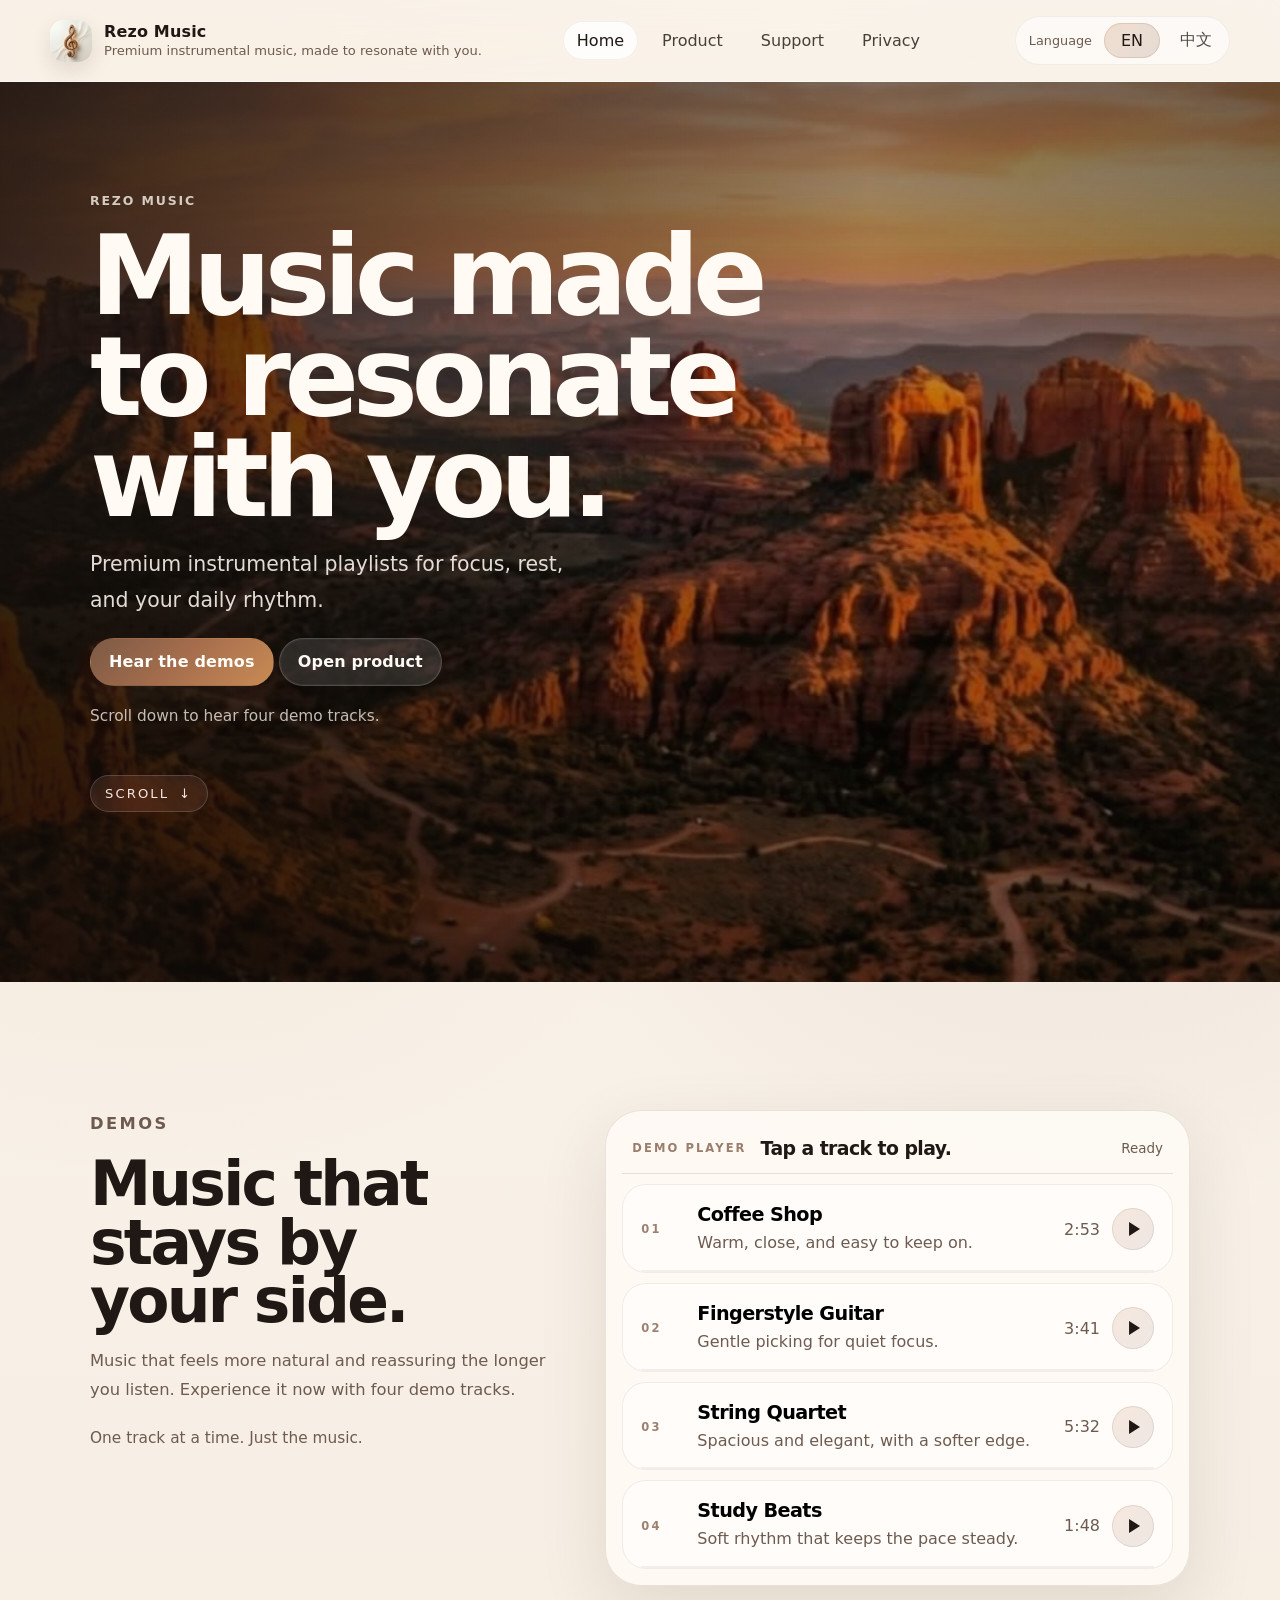
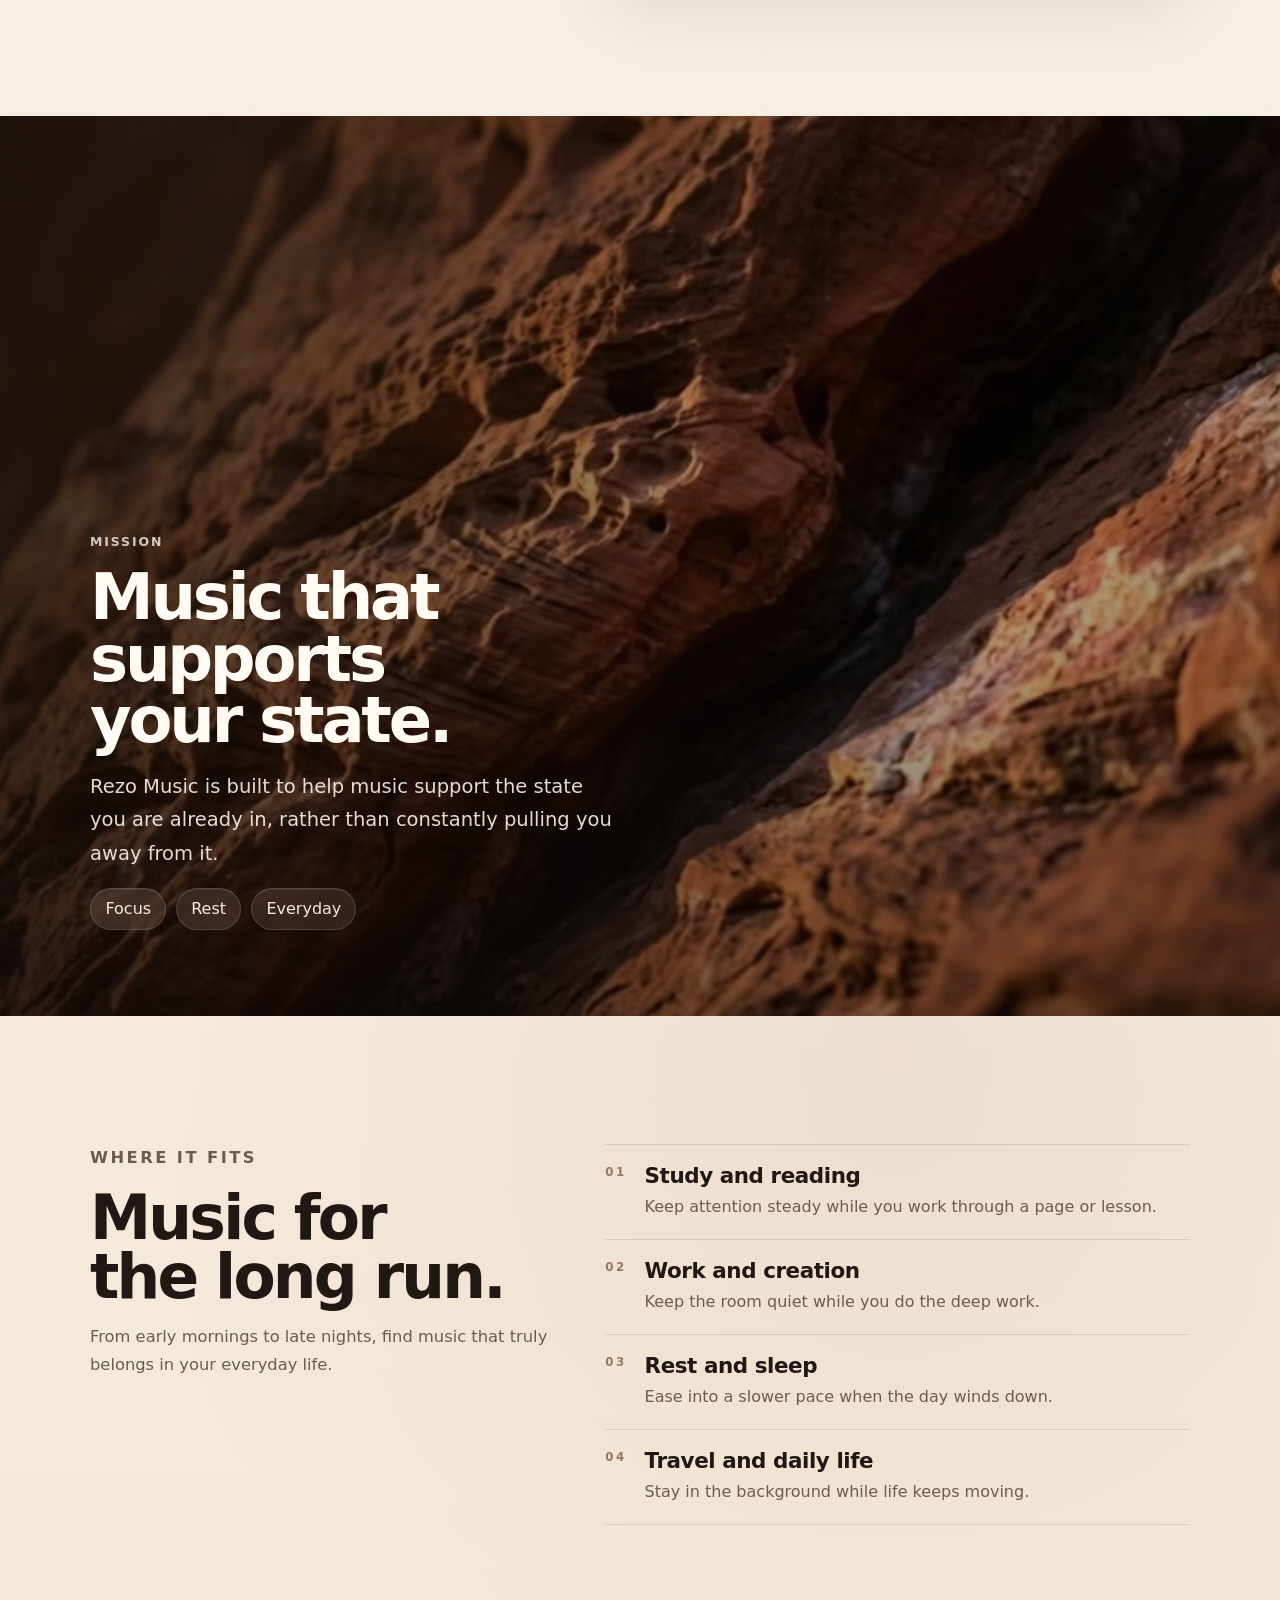
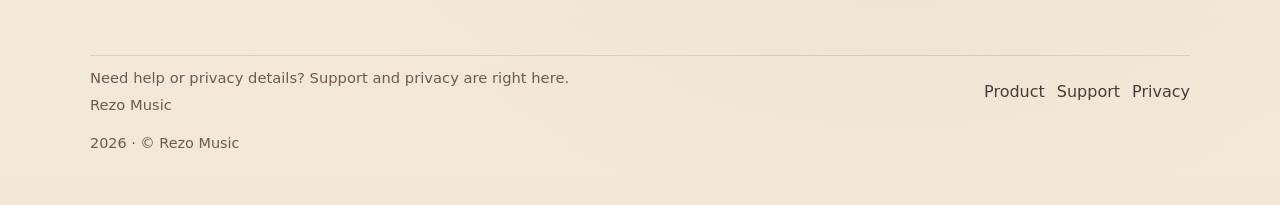
==== index.html @ c3b0bfb4 "add webpage" ====
<!DOCTYPE html>
<html lang="en">
<head>
  <meta charset="UTF-8">
  <meta name="viewport" content="width=device-width, initial-scale=1.0">
  <meta name="description" content="Rezo Music home page with immersive video-led sections and playable demo tracks.">
  <meta name="theme-color" content="#f6efe6">
  <title>Rezo Music</title>
  <link rel="icon" type="image/png" sizes="16x16" href="assets/favicon-16.png">
  <link rel="icon" type="image/png" sizes="32x32" href="assets/favicon-32.png">
  <link rel="apple-touch-icon" sizes="180x180" href="assets/apple-touch-icon.png">
  <link rel="stylesheet" href="assets/site.css">
  <script defer src="assets/site.js"></script>
</head>
<body data-page="index">
  <a class="skip-link" href="#content">Skip to content</a>

  <div class="site-shell">
    <header class="site-header">
      <div class="site-header__inner">
        <a class="brand" href="index.html" aria-label="Rezo Music home">
          <img class="brand__mark" src="assets/app-icon.png" alt="" aria-hidden="true">
          <span class="brand__text">
            <span class="brand__name" data-i18n-key="common.brand.name">Rezo Music</span>
            <span class="brand__sub" data-i18n-key="common.brand.subtitle">Premium instrumental music, made to resonate with you.</span>
          </span>
        </a>

        <nav class="site-nav" aria-label="Primary">
          <a class="site-nav__link" aria-current="page" href="index.html" data-i18n-key="common.nav.home">Home</a>
          <a class="site-nav__link" href="product.html" data-i18n-key="common.nav.product">Product</a>
          <a class="site-nav__link" href="support.html" data-i18n-key="common.nav.support">Support</a>
          <a class="site-nav__link" href="privacy.html" data-i18n-key="common.nav.privacy">Privacy</a>
        </nav>

        <div class="lang-toggle" role="group" aria-label="Language">
          <span class="lang-toggle__label" data-i18n-key="common.lang.label">Language</span>
          <button class="lang-toggle__button" type="button" data-lang-option="en" aria-pressed="true">EN</button>
          <button class="lang-toggle__button" type="button" data-lang-option="zh" aria-pressed="false">中文</button>
        </div>
      </div>
    </header>

    <main class="page home-page" id="content">
      <section class="home-hero">
        <div class="home-hero__media" aria-hidden="true">
          <video class="home-hero__video" autoplay muted playsinline loop preload="auto" poster="assets/video/home_first_screen_poster.jpg" data-home-video>
            <source src="assets/video/home_first_screen.mp4" type="video/mp4">
            <source src="assets/video/home_first_screen.mov" type="video/quicktime">
          </video>
          <div class="home-hero__scrim"></div>
        </div>

        <div class="home-hero__inner">
          <div class="home-hero__copy reveal">
            <p class="home-hero__eyebrow" data-i18n-key="pages.index.hero.eyebrow">Rezo Music</p>
            <h1 data-i18n-key="pages.index.hero.title">Music made to resonate with you.</h1>
            <p class="home-hero__body" data-i18n-key="pages.index.hero.body">Premium instrumental playlists for focus, rest, and your daily rhythm.</p>
            <div class="home-hero__actions">
              <a class="button button--primary" href="#demos"><span data-i18n-key="pages.index.hero.primary">Hear the demos</span></a>
              <a class="button button--secondary" href="product.html"><span data-i18n-key="pages.index.hero.secondary">Open product</span></a>
            </div>
            <p class="home-hero__hint" data-i18n-key="pages.index.hero.hint">Scroll down to hear four demo tracks.</p>
          </div>

          <a class="home-hero__scroll" href="#demos">
            <span data-i18n-key="pages.index.hero.scroll">Scroll</span>
            <span aria-hidden="true">↓</span>
          </a>
        </div>
      </section>

      <section class="section home-demos" id="demos">
        <div class="section__inner home-demos__inner">
          <div class="section-copy home-demos__copy reveal">
            <p class="eyebrow" data-i18n-key="pages.index.demos.eyebrow">Demos</p>
            <h2 data-i18n-key="pages.index.demos.title">Music that stays by your side.</h2>
            <p data-i18n-key="pages.index.demos.body">Music that feels more natural and reassuring the longer you listen. Experience it now with four demo tracks.</p>
            <p class="home-demos__note" data-i18n-key="pages.index.demos.note">One track at a time. Just the music.</p>
          </div>

          <div class="demo-player reveal" data-demo-player>
            <div class="demo-player__status" aria-live="polite">
              <span class="demo-player__status-label" data-demo-status-label>Demo player</span>
              <span class="demo-player__status-track" data-demo-status-track>Tap a track to play.</span>
              <span class="demo-player__status-state" data-demo-status-state>Ready</span>
            </div>
            <audio class="demo-player__audio" data-demo-audio preload="none"></audio>

            <button class="demo-track" type="button" data-demo-track data-demo-src="assets/music/coffee_shop.mp3" aria-pressed="false">
              <span class="demo-track__index">01</span>
              <span class="demo-track__copy">
                <strong class="demo-track__title" data-i18n-key="pages.index.demos.track1.title">Coffee Shop</strong>
                <span class="demo-track__body" data-i18n-key="pages.index.demos.track1.body">Warm, close, and easy to keep on.</span>
              </span>
              <span class="demo-track__meta">
                <span class="demo-track__duration">2:53</span>
                <span class="demo-track__icon" aria-hidden="true"></span>
              </span>
              <span class="demo-track__progress" aria-hidden="true"><span></span></span>
            </button>

            <button class="demo-track" type="button" data-demo-track data-demo-src="assets/music/fingerstyle_guitar.mp3" aria-pressed="false">
              <span class="demo-track__index">02</span>
              <span class="demo-track__copy">
                <strong class="demo-track__title" data-i18n-key="pages.index.demos.track2.title">Fingerstyle Guitar</strong>
                <span class="demo-track__body" data-i18n-key="pages.index.demos.track2.body">Gentle picking for quiet focus.</span>
              </span>
              <span class="demo-track__meta">
                <span class="demo-track__duration">3:41</span>
                <span class="demo-track__icon" aria-hidden="true"></span>
              </span>
              <span class="demo-track__progress" aria-hidden="true"><span></span></span>
            </button>

            <button class="demo-track" type="button" data-demo-track data-demo-src="assets/music/strings_quartet.mp3" aria-pressed="false">
              <span class="demo-track__index">03</span>
              <span class="demo-track__copy">
                <strong class="demo-track__title" data-i18n-key="pages.index.demos.track3.title">String Quartet</strong>
                <span class="demo-track__body" data-i18n-key="pages.index.demos.track3.body">Spacious and elegant, with a softer edge.</span>
              </span>
              <span class="demo-track__meta">
                <span class="demo-track__duration">5:32</span>
                <span class="demo-track__icon" aria-hidden="true"></span>
              </span>
              <span class="demo-track__progress" aria-hidden="true"><span></span></span>
            </button>

            <button class="demo-track" type="button" data-demo-track data-demo-src="assets/music/study_beats.mp3" aria-pressed="false">
              <span class="demo-track__index">04</span>
              <span class="demo-track__copy">
                <strong class="demo-track__title" data-i18n-key="pages.index.demos.track4.title">Study Beats</strong>
                <span class="demo-track__body" data-i18n-key="pages.index.demos.track4.body">Soft rhythm that keeps the pace steady.</span>
              </span>
              <span class="demo-track__meta">
                <span class="demo-track__duration">1:48</span>
                <span class="demo-track__icon" aria-hidden="true"></span>
              </span>
              <span class="demo-track__progress" aria-hidden="true"><span></span></span>
            </button>
          </div>
        </div>
      </section>

      <section class="home-mission" id="mission">
        <div class="home-mission__media" aria-hidden="true">
          <video class="home-mission__video" autoplay muted playsinline loop preload="metadata" poster="assets/video/home_second_screen_poster.jpg" data-home-video>
            <source src="assets/video/home_second_screen.mp4" type="video/mp4">
            <source src="assets/video/home_second_screen.mov" type="video/quicktime">
          </video>
          <div class="home-mission__scrim"></div>
        </div>

        <div class="home-mission__inner">
          <div class="home-mission__copy reveal">
            <p class="eyebrow" data-i18n-key="pages.index.mission.eyebrow">Mission</p>
            <h2 data-i18n-key="pages.index.mission.title">Music that supports your state.</h2>
            <p class="home-mission__body" data-i18n-key="pages.index.mission.body">Rezo Music is built to help music support the state you are already in, rather than constantly pulling you away from it.</p>
            <div class="home-mission__tags" aria-label="Mission keywords">
              <span class="home-mission__tag" data-i18n-key="pages.index.mission.tag1">Focus</span>
              <span class="home-mission__tag" data-i18n-key="pages.index.mission.tag2">Rest</span>
              <span class="home-mission__tag" data-i18n-key="pages.index.mission.tag3">Everyday</span>
            </div>
          </div>
        </div>
      </section>

      <section class="section home-fit" id="fits">
        <div class="section__inner home-fit__inner">
          <div class="section-copy home-fit__copy reveal">
            <p class="eyebrow" data-i18n-key="pages.index.fit.eyebrow">Where it fits</p>
            <h2 data-i18n-key="pages.index.fit.title">Music for the long run.</h2>
            <p data-i18n-key="pages.index.fit.body">From early mornings to late nights, find music that truly belongs in your everyday life.</p>
          </div>

          <div class="fit-list reveal">
            <div class="fit-row">
              <span class="fit-row__index">01</span>
              <div class="fit-row__copy">
                <strong class="fit-row__title" data-i18n-key="pages.index.fit.point1.title">Study and reading</strong>
                <span class="fit-row__body" data-i18n-key="pages.index.fit.point1.body">Keep attention steady while you work through a page or lesson.</span>
              </div>
            </div>

            <div class="fit-row">
              <span class="fit-row__index">02</span>
              <div class="fit-row__copy">
                <strong class="fit-row__title" data-i18n-key="pages.index.fit.point2.title">Work and creation</strong>
                <span class="fit-row__body" data-i18n-key="pages.index.fit.point2.body">Keep the room quiet while you do the deep work.</span>
              </div>
            </div>

            <div class="fit-row">
              <span class="fit-row__index">03</span>
              <div class="fit-row__copy">
                <strong class="fit-row__title" data-i18n-key="pages.index.fit.point3.title">Rest and sleep</strong>
                <span class="fit-row__body" data-i18n-key="pages.index.fit.point3.body">Ease into a slower pace when the day winds down.</span>
              </div>
            </div>

            <div class="fit-row">
              <span class="fit-row__index">04</span>
              <div class="fit-row__copy">
                <strong class="fit-row__title" data-i18n-key="pages.index.fit.point4.title">Travel and daily life</strong>
                <span class="fit-row__body" data-i18n-key="pages.index.fit.point4.body">Stay in the background while life keeps moving.</span>
              </div>
            </div>
          </div>
        </div>
      </section>
    </main>

    <footer class="footer">
        <div class="footer__inner">
          <div class="footer__top">
            <div class="footer__meta">
            <span data-i18n-key="common.footer.cta">Need help or privacy details? Support and privacy are right here.</span>
            <span data-i18n-key="common.brand.name">Rezo Music</span>
          </div>
          <div class="footer__actions">
            <a class="footer__link" href="product.html" data-i18n-key="common.nav.product">Product</a>
            <a class="footer__link" href="support.html" data-i18n-key="common.nav.support">Support</a>
            <a class="footer__link" href="privacy.html" data-i18n-key="common.nav.privacy">Privacy</a>
          </div>
        </div>
        <div class="footer__right">
          <span data-current-year>2026</span>
          <span aria-hidden="true">·</span>
          <span data-i18n-key="common.footer.rights">© Rezo Music</span>
        </div>
      </div>
    </footer>
  </div>
</body>
</html>
---- assets/site.css ----
:root {
  --bg: #f6efe6;
  --bg-soft: rgba(255, 248, 240, 0.72);
  --panel: rgba(255, 252, 247, 0.74);
  --panel-strong: rgba(255, 252, 247, 0.92);
  --text: #1f1814;
  --muted: #6e5b4f;
  --line: rgba(108, 82, 62, 0.16);
  --line-strong: rgba(108, 82, 62, 0.24);
  --walnut: #7a5641;
  --cedar: #9c6750;
  --amber: #c98b54;
  --cream: #fff7ed;
  --shadow: 0 24px 70px rgba(58, 34, 18, 0.11);
  --shadow-soft: 0 14px 38px rgba(58, 34, 18, 0.08);
  --radius-xl: 36px;
  --radius-lg: 28px;
  --radius-md: 20px;
  --radius-sm: 14px;
  --page-width: min(1180px, calc(100% - 40px));
  --content-width: min(1100px, calc(100% - 40px));
  --section-gap: clamp(72px, 10vw, 132px);
  --ease-out: cubic-bezier(0.2, 0.8, 0.2, 1);
}

*,
*::before,
*::after {
  box-sizing: border-box;
}

html {
  scroll-behavior: smooth;
  text-size-adjust: 100%;
}

body {
  margin: 0;
  min-height: 100vh;
  color: var(--text);
  font-family: -apple-system, BlinkMacSystemFont, "SF Pro Text", "Segoe UI", system-ui, sans-serif;
  background:
    radial-gradient(circle at 12% 12%, rgba(201, 139, 84, 0.18), transparent 24%),
    radial-gradient(circle at 84% 16%, rgba(122, 86, 65, 0.14), transparent 22%),
    radial-gradient(circle at 70% 78%, rgba(165, 112, 83, 0.10), transparent 28%),
    linear-gradient(180deg, #fbf7f1 0%, #f7efe5 42%, #f3e8d8 100%);
  overflow-x: hidden;
}

body::before {
  content: "";
  position: fixed;
  inset: 0;
  pointer-events: none;
  background-image:
    linear-gradient(rgba(255, 255, 255, 0.16), rgba(255, 255, 255, 0.02)),
    radial-gradient(circle at 1px 1px, rgba(61, 38, 24, 0.045) 1px, transparent 0);
  background-size: auto, 18px 18px;
  mix-blend-mode: soft-light;
  opacity: 0.7;
  z-index: 0;
}

img,
svg,
video,
canvas {
  display: block;
  max-width: 100%;
}

a {
  color: inherit;
  text-decoration: none;
}

button,
input,
textarea,
select {
  font: inherit;
}

button {
  border: 0;
  background: none;
  padding: 0;
  cursor: pointer;
}

::selection {
  background: rgba(201, 139, 84, 0.26);
}

.skip-link {
  position: absolute;
  left: 16px;
  top: 12px;
  z-index: 100;
  padding: 10px 14px;
  border-radius: 999px;
  background: var(--text);
  color: var(--cream);
  transform: translateY(-150%);
  transition: transform 160ms var(--ease-out);
}

.skip-link:focus {
  transform: translateY(0);
}

.site-shell {
  position: relative;
  z-index: 1;
}

.site-header {
  position: sticky;
  top: 0;
  z-index: 40;
  backdrop-filter: blur(18px) saturate(180%);
  -webkit-backdrop-filter: blur(18px) saturate(180%);
  background: rgba(248, 242, 234, 0.74);
  border-bottom: 1px solid rgba(255, 255, 255, 0.5);
}

.site-header__inner {
  width: var(--page-width);
  margin: 0 auto;
  display: grid;
  grid-template-columns: auto 1fr auto;
  align-items: center;
  gap: 20px;
  min-height: 80px;
  padding: 16px 0;
}

.brand {
  display: inline-flex;
  align-items: center;
  gap: 12px;
  min-width: 0;
}

.brand__mark {
  width: 42px;
  height: 42px;
  flex: 0 0 auto;
  border-radius: 14px;
  box-shadow: 0 8px 20px rgba(58, 34, 18, 0.12);
}

.brand__text {
  display: grid;
  gap: 2px;
  min-width: 0;
}

.brand__name {
  font-size: 1rem;
  font-weight: 700;
  letter-spacing: 0.01em;
}

.brand__sub {
  font-size: 0.82rem;
  color: var(--muted);
  white-space: nowrap;
  overflow-wrap: anywhere;
  line-height: 1.2;
}

.site-nav {
  display: flex;
  align-items: center;
  justify-content: center;
  flex-wrap: wrap;
  gap: 10px;
}

.site-nav__link {
  padding: 10px 14px;
  border-radius: 999px;
  color: rgba(31, 24, 20, 0.82);
  transition: background-color 160ms var(--ease-out), color 160ms var(--ease-out), transform 160ms var(--ease-out);
}

.site-nav__link:hover,
.site-nav__link:focus-visible {
  background: rgba(255, 255, 255, 0.66);
  color: var(--text);
  transform: translateY(-1px);
}

.site-nav__link[aria-current="page"] {
  background: rgba(255, 255, 255, 0.78);
  color: var(--text);
  box-shadow: inset 0 0 0 1px rgba(108, 82, 62, 0.08);
}

.lang-toggle {
  display: inline-flex;
  align-items: center;
  gap: 8px;
  padding: 6px;
  border-radius: 999px;
  background: rgba(255, 255, 255, 0.56);
  box-shadow: inset 0 0 0 1px rgba(108, 82, 62, 0.08);
}

.lang-toggle__label {
  padding-inline: 8px 4px;
  font-size: 0.8rem;
  color: var(--muted);
  white-space: nowrap;
}

.lang-toggle__button {
  min-width: 56px;
  padding: 8px 12px;
  border-radius: 999px;
  color: rgba(31, 24, 20, 0.78);
  transition: background-color 160ms var(--ease-out), color 160ms var(--ease-out), box-shadow 160ms var(--ease-out);
}

.lang-toggle__button:hover,
.lang-toggle__button:focus-visible {
  color: var(--text);
}

.lang-toggle__button[aria-pressed="true"] {
  background: linear-gradient(135deg, rgba(201, 139, 84, 0.24), rgba(122, 86, 65, 0.18));
  color: var(--text);
  box-shadow: inset 0 0 0 1px rgba(122, 86, 65, 0.16);
}

.page {
  display: grid;
  gap: var(--section-gap);
  padding-bottom: clamp(48px, 8vw, 96px);
}

.hero {
  padding-top: clamp(24px, 4vw, 36px);
}

.hero__inner,
.section__inner,
.footer__inner {
  width: var(--content-width);
  margin: 0 auto;
}

.hero__inner {
  display: grid;
  grid-template-columns: minmax(0, 1.02fr) minmax(0, 0.98fr);
  gap: clamp(26px, 6vw, 72px);
  align-items: center;
  min-height: calc(100svh - 116px);
  padding-bottom: clamp(36px, 6vw, 64px);
}

.hero__copy {
  position: relative;
  z-index: 2;
  display: grid;
  gap: 18px;
  align-content: center;
}

.eyebrow {
  margin: 0;
  font-size: 0.78rem;
  font-weight: 700;
  letter-spacing: 0.15em;
  text-transform: uppercase;
  color: rgba(122, 86, 65, 0.82);
}

.hero h1,
.section h2,
.section h3,
.scene__title,
.scene__label {
  margin: 0;
  text-wrap: balance;
}

.hero h1 {
  max-width: 25ch;
  font-size: clamp(3.6rem, 8vw, 6.4rem);
  line-height: 0.94;
  letter-spacing: -0.05em;
}

.lede {
  max-width: 36rem;
  margin: 0;
  font-size: clamp(1.08rem, 2vw, 1.25rem);
  line-height: 1.75;
  color: var(--muted);
}

.hero__actions,
.section__actions,
.footer__actions {
  display: flex;
  flex-wrap: wrap;
  gap: 12px;
}

.button {
  display: inline-flex;
  align-items: center;
  justify-content: center;
  min-height: 48px;
  padding: 0 18px;
  border-radius: 999px;
  border: 1px solid transparent;
  font-weight: 650;
  letter-spacing: 0.01em;
  transition: transform 160ms var(--ease-out), box-shadow 160ms var(--ease-out), background-color 160ms var(--ease-out), border-color 160ms var(--ease-out);
}

.button:hover,
.button:focus-visible {
  transform: translateY(-1px);
}

.button--primary {
  color: #fffdf9;
  background: linear-gradient(135deg, #7c5a45 0%, #a56d4d 48%, #c98b54 100%);
  box-shadow: 0 16px 34px rgba(104, 69, 44, 0.22);
}

.button--secondary {
  background: rgba(255, 255, 255, 0.62);
  color: var(--text);
  box-shadow: inset 0 0 0 1px rgba(108, 82, 62, 0.12);
}

.hero__note,
.section-note,
.footer__note {
  margin: 0;
  color: var(--muted);
  font-size: 0.95rem;
  line-height: 1.6;
}

body[data-page="index"] .page {
  gap: 0;
  padding-bottom: 0;
}

body[data-page="index"] .home-hero,
body[data-page="index"] .home-mission {
  position: relative;
  left: 50%;
  width: 100vw;
  margin-left: -50vw;
  overflow: clip;
}

body[data-page="index"] .home-hero {
  min-height: 100svh;
  isolation: isolate;
}

body[data-page="index"] .home-hero__media,
body[data-page="index"] .home-mission__media {
  position: absolute;
  inset: 0;
  pointer-events: none;
}

body[data-page="index"] .home-hero__video,
body[data-page="index"] .home-mission__video {
  width: 100%;
  height: 100%;
  object-fit: cover;
  object-position: center center;
  transform: scale(1.04) translate3d(0, calc(var(--scroll-depth, 0) * -16px), 0);
  filter: saturate(1.05) contrast(1.02);
}

body[data-page="index"] .home-mission__video {
  transform: scale(1.06) translate3d(0, calc(var(--scroll-depth, 0) * -10px), 0);
}

body[data-page="index"] .home-hero__scrim {
  position: absolute;
  inset: 0;
  pointer-events: none;
  background:
    radial-gradient(circle at 18% 78%, rgba(14, 10, 7, 0.46), transparent 34%),
    linear-gradient(90deg, rgba(18, 13, 9, 0.78) 0%, rgba(18, 13, 9, 0.46) 34%, rgba(18, 13, 9, 0.16) 68%, rgba(18, 13, 9, 0.32) 100%),
    linear-gradient(180deg, rgba(18, 13, 9, 0.42) 0%, rgba(18, 13, 9, 0.08) 36%, rgba(18, 13, 9, 0.34) 100%);
}

body[data-page="index"] .home-mission__scrim {
  position: absolute;
  inset: 0;
  pointer-events: none;
  background:
    radial-gradient(circle at 18% 24%, rgba(16, 11, 8, 0.28), transparent 36%),
    linear-gradient(90deg, rgba(16, 11, 8, 0.72) 0%, rgba(16, 11, 8, 0.34) 42%, rgba(16, 11, 8, 0.14) 78%, rgba(16, 11, 8, 0.3) 100%),
    linear-gradient(180deg, rgba(16, 11, 8, 0.34) 0%, rgba(16, 11, 8, 0.08) 30%, rgba(16, 11, 8, 0.42) 100%);
}

body[data-page="index"] .home-hero__inner,
body[data-page="index"] .home-mission__inner {
  position: relative;
  z-index: 1;
  width: var(--content-width);
  margin: 0 auto;
  min-height: calc(100svh - 84px);
  display: grid;
  align-items: end;
  padding: clamp(30px, 5vw, 64px) 0 clamp(36px, 7vw, 86px);
}

body[data-page="index"] .home-hero__copy,
body[data-page="index"] .home-mission__copy {
  display: grid;
  gap: 18px;
  max-width: 45rem;
}

body[data-page="index"] .home-hero__eyebrow,
body[data-page="index"] .home-mission .eyebrow {
  margin: 0;
  font-size: 0.78rem;
  font-weight: 700;
  letter-spacing: 0.15em;
  text-transform: uppercase;
  color: rgba(255, 248, 240, 0.78);
}

body[data-page="index"] .home-hero h1 {
  margin: 0;
  max-width: 10ch;
  font-size: clamp(3.6rem, 8.6vw, 7rem);
  line-height: 0.92;
  letter-spacing: -0.06em;
  color: #fffaf4;
  text-wrap: balance;
}

body[data-page="index"] .home-hero__body {
  max-width: 31rem;
  margin: 0;
  color: rgba(255, 248, 240, 0.88);
  font-size: clamp(1.08rem, 2vw, 1.28rem);
  line-height: 1.72;
}

body[data-page="index"] .home-hero__actions {
  margin-top: 2px;
}

body[data-page="index"] .home-hero__hint {
  max-width: 28rem;
  margin: 0;
  color: rgba(255, 248, 240, 0.74);
  font-size: 0.96rem;
  line-height: 1.6;
}

body[data-page="index"] .home-hero__scroll {
  justify-self: start;
  display: inline-flex;
  align-items: center;
  gap: 10px;
  padding: 10px 14px;
  border-radius: 999px;
  background: rgba(255, 255, 255, 0.08);
  border: 1px solid rgba(255, 255, 255, 0.16);
  color: rgba(255, 248, 240, 0.92);
  backdrop-filter: blur(12px) saturate(180%);
  -webkit-backdrop-filter: blur(12px) saturate(180%);
  font-size: 0.82rem;
  letter-spacing: 0.16em;
  text-transform: uppercase;
}

body[data-page="index"] .home-hero__scroll:hover,
body[data-page="index"] .home-hero__scroll:focus-visible {
  transform: translateY(-1px);
}

body[data-page="index"] .home-hero .button--secondary {
  background: rgba(255, 255, 255, 0.12);
  color: #fffaf4;
  border-color: rgba(255, 255, 255, 0.16);
  box-shadow: inset 0 0 0 1px rgba(255, 255, 255, 0.04);
}

body[data-page="index"] .home-hero .button--secondary:hover,
body[data-page="index"] .home-hero .button--secondary:focus-visible {
  background: rgba(255, 255, 255, 0.18);
}

body[data-page="index"] .home-demos,
body[data-page="index"] .home-fit {
  padding-block: clamp(76px, 10vw, 132px);
}

body[data-page="index"] .home-demos__inner,
body[data-page="index"] .home-fit__inner {
  display: grid;
  grid-template-columns: minmax(0, 0.88fr) minmax(0, 1.12fr);
  gap: clamp(22px, 5vw, 56px);
  align-items: start;
}

body[data-page="index"] .home-demos__copy,
body[data-page="index"] .home-fit__copy {
  position: sticky;
  top: 108px;
  align-self: start;
  max-width: 32rem;
}

body[data-page="index"] .home-demos__copy h2,
body[data-page="index"] .home-fit__copy h2 {
  font-size: clamp(2.3rem, 4.8vw, 4.4rem);
  line-height: 0.96;
  letter-spacing: -0.045em;
}

body[data-page="index"] .home-demos__note {
  margin: 4px 0 0;
  color: var(--muted);
  font-size: 0.96rem;
}

body[data-page="index"] .demo-player {
  position: relative;
  display: grid;
  gap: 10px;
  padding: 16px;
  border-radius: var(--radius-xl);
  border: 1px solid rgba(108, 82, 62, 0.14);
  background: rgba(255, 252, 247, 0.8);
  box-shadow: var(--shadow);
}

body[data-page="index"] .demo-player__status {
  display: grid;
  grid-template-columns: auto minmax(0, 1fr) auto;
  gap: 14px;
  align-items: center;
  padding: 10px 10px 14px;
  border-bottom: 1px solid var(--line);
}

body[data-page="index"] .demo-player__status-label {
  font-size: 0.72rem;
  font-weight: 700;
  letter-spacing: 0.18em;
  text-transform: uppercase;
  color: rgba(122, 86, 65, 0.76);
}

body[data-page="index"] .demo-player__status-track {
  min-width: 0;
  font-size: clamp(1rem, 1.8vw, 1.18rem);
  font-weight: 700;
  letter-spacing: -0.03em;
}

body[data-page="index"] .demo-player__status-state {
  font-size: 0.84rem;
  color: var(--muted);
  white-space: nowrap;
}

body[data-page="index"] .demo-player__audio {
  position: absolute;
  width: 1px;
  height: 1px;
  opacity: 0;
  pointer-events: none;
}

body[data-page="index"] .demo-track {
  position: relative;
  display: grid;
  grid-template-columns: 40px minmax(0, 1fr) auto;
  gap: 14px 16px;
  align-items: center;
  width: 100%;
  padding: 18px 18px 16px;
  border-radius: 24px;
  text-align: left;
  background: rgba(255, 255, 255, 0.6);
  border: 1px solid rgba(108, 82, 62, 0.1);
  box-shadow: inset 0 1px 0 rgba(255, 255, 255, 0.44);
  overflow: clip;
  transition:
    transform 160ms var(--ease-out),
    border-color 160ms var(--ease-out),
    background-color 160ms var(--ease-out),
    box-shadow 160ms var(--ease-out);
}

body[data-page="index"] .demo-track::before {
  content: "";
  position: absolute;
  inset: 0;
  background: linear-gradient(135deg, rgba(201, 139, 84, 0.14), rgba(122, 86, 65, 0.04));
  opacity: 0;
  transition: opacity 160ms var(--ease-out);
  pointer-events: none;
}

body[data-page="index"] .demo-track:hover,
body[data-page="index"] .demo-track:focus-visible {
  transform: translateY(-1px);
  border-color: rgba(122, 86, 65, 0.18);
  box-shadow: 0 16px 30px rgba(58, 34, 18, 0.08);
}

body[data-page="index"] .demo-track:hover::before,
body[data-page="index"] .demo-track:focus-visible::before,
body[data-page="index"] .demo-track[aria-pressed="true"]::before {
  opacity: 1;
}

body[data-page="index"] .demo-track[aria-pressed="true"] {
  background: rgba(255, 252, 247, 0.82);
  border-color: rgba(122, 86, 65, 0.18);
}

body[data-page="index"] .demo-track__index {
  font-size: 0.72rem;
  font-weight: 700;
  letter-spacing: 0.18em;
  color: rgba(122, 86, 65, 0.74);
}

body[data-page="index"] .demo-track__copy {
  display: grid;
  gap: 5px;
  min-width: 0;
}

body[data-page="index"] .demo-track__title {
  font-size: clamp(1.02rem, 2vw, 1.2rem);
  letter-spacing: -0.03em;
}

body[data-page="index"] .demo-track__body {
  color: var(--muted);
  line-height: 1.55;
}

body[data-page="index"] .demo-track__meta {
  display: flex;
  align-items: center;
  gap: 12px;
}

body[data-page="index"] .demo-track__duration {
  color: var(--muted);
  font-variant-numeric: tabular-nums;
}

body[data-page="index"] .demo-track__icon {
  position: relative;
  width: 42px;
  height: 42px;
  border-radius: 999px;
  background: linear-gradient(135deg, rgba(201, 139, 84, 0.18), rgba(122, 86, 65, 0.12));
  box-shadow: inset 0 0 0 1px rgba(122, 86, 65, 0.14);
}

body[data-page="index"] .demo-track__icon::before {
  content: "";
  position: absolute;
  inset: 50% auto auto 50%;
  width: 0;
  height: 0;
  transform: translate(-36%, -50%);
  border-left: 11px solid var(--text);
  border-top: 7px solid transparent;
  border-bottom: 7px solid transparent;
}

body[data-page="index"] .demo-track[aria-pressed="true"] .demo-track__icon {
  background: linear-gradient(135deg, rgba(122, 86, 65, 0.82), rgba(201, 139, 84, 0.74));
  box-shadow: 0 10px 22px rgba(58, 34, 18, 0.14);
}

body[data-page="index"] .demo-track[aria-pressed="true"] .demo-track__icon::before {
  border-left-color: #fffaf4;
}

body[data-page="index"] .demo-track.is-playing .demo-track__icon::before {
  content: "";
  position: absolute;
  inset: 50% auto auto 50%;
  width: 14px;
  height: 14px;
  transform: translate(-50%, -50%);
  border: none;
  background: none;
  border-left: 4px solid #fffaf4;
  border-right: 4px solid #fffaf4;
}

body[data-page="index"] .demo-track__progress {
  position: absolute;
  left: 18px;
  right: 18px;
  bottom: 0;
  height: 2px;
  border-radius: 999px;
  background: rgba(108, 82, 62, 0.08);
  overflow: hidden;
}

body[data-page="index"] .demo-track__progress span {
  display: block;
  width: 0;
  height: 100%;
  border-radius: inherit;
  background: linear-gradient(90deg, rgba(122, 86, 65, 0.92), rgba(201, 139, 84, 0.96));
  transition: width 120ms linear;
}

body[data-page="index"] .home-mission__inner {
  min-height: 100svh;
}

body[data-page="index"] .home-mission__copy {
  max-width: 44rem;
  color: #fffaf4;
}

body[data-page="index"] .home-mission__copy h2 {
  margin: 0;
  max-width: 10ch;
  font-size: clamp(2.5rem, 5vw, 4.8rem);
  line-height: 0.96;
  letter-spacing: -0.05em;
  color: #fffaf4;
  text-wrap: balance;
}

body[data-page="index"] .home-mission__body {
  margin: 0;
  max-width: 33rem;
  color: rgba(255, 248, 240, 0.88);
  font-size: clamp(1.02rem, 1.9vw, 1.22rem);
  line-height: 1.72;
}

body[data-page="index"] .home-mission__tags {
  display: flex;
  flex-wrap: wrap;
  gap: 10px;
}

body[data-page="index"] .home-mission__tag {
  display: inline-flex;
  align-items: center;
  min-height: 42px;
  padding: 0 14px;
  border-radius: 999px;
  background: rgba(255, 255, 255, 0.1);
  border: 1px solid rgba(255, 255, 255, 0.14);
  color: rgba(255, 248, 240, 0.94);
  box-shadow: inset 0 1px 0 rgba(255, 255, 255, 0.08);
  backdrop-filter: blur(12px) saturate(160%);
  -webkit-backdrop-filter: blur(12px) saturate(160%);
}

body[data-page="index"] .home-fit__copy {
  max-width: 34rem;
}

body[data-page="index"] .fit-list {
  display: grid;
  border-top: 1px solid var(--line);
}

body[data-page="index"] .fit-row {
  display: grid;
  grid-template-columns: auto minmax(0, 1fr);
  gap: 14px 18px;
  padding: 18px 0;
  border-bottom: 1px solid var(--line);
}

body[data-page="index"] .fit-row__index {
  margin-top: 2px;
  font-size: 0.74rem;
  font-weight: 700;
  letter-spacing: 0.2em;
  color: rgba(122, 86, 65, 0.76);
}

body[data-page="index"] .fit-row__copy {
  display: grid;
  gap: 6px;
}

body[data-page="index"] .fit-row__title {
  font-size: clamp(1.08rem, 2.1vw, 1.34rem);
  font-weight: 720;
  letter-spacing: -0.02em;
}

body[data-page="index"] .fit-row__body {
  color: var(--muted);
  line-height: 1.68;
}

.privacy-summary-list {
  display: grid;
  gap: 10px;
  margin: 6px 0 0;
  padding: 0;
  list-style: none;
}

.privacy-summary-list li {
  position: relative;
  padding-left: 18px;
  color: var(--muted);
  line-height: 1.7;
}

.privacy-summary-list li::before {
  content: "";
  position: absolute;
  left: 0;
  top: 0.84em;
  width: 6px;
  height: 6px;
  border-radius: 999px;
  background: linear-gradient(135deg, rgba(201, 139, 84, 0.96), rgba(122, 86, 65, 0.76));
  box-shadow: 0 0 0 4px rgba(201, 139, 84, 0.12);
}

.support-contact {
  display: grid;
  gap: 8px;
  max-width: 42rem;
  margin-top: 4px;
  padding-top: 18px;
  border-top: 1px solid var(--line);
}

.support-contact__label {
  margin: 0;
  font-size: 0.78rem;
  font-weight: 700;
  letter-spacing: 0.15em;
  text-transform: uppercase;
  color: rgba(122, 86, 65, 0.82);
}

.support-contact__email {
  width: fit-content;
  max-width: 100%;
  color: var(--text);
  font-size: clamp(1.55rem, 3.8vw, 2.45rem);
  font-weight: 760;
  line-height: 1.04;
  letter-spacing: -0.035em;
  overflow-wrap: anywhere;
}

.support-contact__email:hover,
.support-contact__email:focus-visible {
  text-decoration: underline;
  text-underline-offset: 6px;
}

.support-contact__note {
  margin: 0;
  color: var(--muted);
  line-height: 1.65;
}

.hero__visual {
  position: relative;
  min-height: clamp(420px, 56vw, 720px);
}

.scene {
  position: relative;
  isolation: isolate;
  overflow: hidden;
  min-height: 100%;
  border-radius: var(--radius-xl);
  border: 1px solid rgba(120, 88, 67, 0.14);
  background:
    linear-gradient(145deg, rgba(255, 255, 255, 0.84), rgba(248, 239, 229, 0.9)),
    linear-gradient(180deg, rgba(255, 255, 255, 0.42), rgba(255, 255, 255, 0));
  box-shadow: var(--shadow);
}

.scene::before,
.scene::after {
  content: "";
  position: absolute;
  inset: -10% -12%;
  pointer-events: none;
}

.scene::before {
  background:
    radial-gradient(circle at 18% 18%, rgba(201, 139, 84, 0.22), transparent 22%),
    radial-gradient(circle at 78% 14%, rgba(122, 86, 65, 0.16), transparent 20%),
    radial-gradient(circle at 74% 76%, rgba(156, 103, 80, 0.18), transparent 24%);
  filter: blur(6px);
  opacity: 0.92;
}

.scene::after {
  background-image: linear-gradient(120deg, transparent 12%, rgba(255, 255, 255, 0.16) 48%, transparent 70%);
  transform: translateX(-18%);
  opacity: 0.45;
}

.scene__orb {
  position: absolute;
  border-radius: 999px;
  filter: blur(10px);
  opacity: 0.84;
  animation: float 12s var(--ease-out) infinite;
}

.scene__orb--one {
  width: 23%;
  aspect-ratio: 1;
  left: 10%;
  top: 10%;
  background: radial-gradient(circle at 30% 30%, rgba(248, 222, 188, 0.96), rgba(201, 139, 84, 0.68));
}

.scene__orb--two {
  width: 30%;
  aspect-ratio: 1;
  right: 4%;
  top: 14%;
  background: radial-gradient(circle at 30% 30%, rgba(159, 111, 82, 0.66), rgba(122, 86, 65, 0.1));
  animation-delay: -4s;
}

.scene__orb--three {
  width: 26%;
  aspect-ratio: 1;
  left: 14%;
  bottom: 10%;
  background: radial-gradient(circle at 35% 35%, rgba(233, 193, 148, 0.8), rgba(201, 139, 84, 0.24));
  animation-delay: -8s;
}

.scene__poster,
.scene__panel,
.scene__mail,
.scene__doc,
.scene__summary {
  position: absolute;
  border: 1px solid rgba(122, 86, 65, 0.16);
  background: rgba(255, 252, 247, 0.62);
  box-shadow: var(--shadow-soft);
  backdrop-filter: blur(18px) saturate(170%);
  -webkit-backdrop-filter: blur(18px) saturate(170%);
}

.scene__poster {
  right: 9%;
  top: 10%;
  width: min(77%, 444px);
  aspect-ratio: 0.8;
  border-radius: 36px;
  transform: translate3d(0, calc(var(--scroll-depth, 0) * -10px), 0) rotate(4deg);
  overflow: hidden;
}

.scene__poster::before {
  content: "";
  position: absolute;
  inset: 0;
  background:
    radial-gradient(circle at 22% 18%, rgba(255, 255, 255, 0.92), transparent 22%),
    radial-gradient(circle at 78% 22%, rgba(201, 139, 84, 0.24), transparent 28%),
    linear-gradient(180deg, rgba(247, 237, 226, 0.96), rgba(239, 222, 205, 0.94) 48%, rgba(223, 199, 176, 0.96));
}

.scene__poster::after {
  content: "";
  position: absolute;
  inset: 24% 14% 18% 14%;
  border-radius: 26px;
  background:
    linear-gradient(180deg, rgba(255, 255, 255, 0.72), rgba(255, 255, 255, 0.15)),
    radial-gradient(circle at 50% 20%, rgba(201, 139, 84, 0.28), transparent 40%),
    radial-gradient(circle at 50% 75%, rgba(122, 86, 65, 0.26), transparent 42%);
  border: 1px solid rgba(122, 86, 65, 0.12);
  box-shadow: inset 0 0 0 1px rgba(255, 255, 255, 0.32);
}

.scene__poster-copy {
  position: absolute;
  inset: 24px 24px auto 24px;
  z-index: 1;
  display: grid;
  gap: 6px;
}

.scene__poster-kicker {
  font-size: 0.76rem;
  font-weight: 700;
  letter-spacing: 0.2em;
  text-transform: uppercase;
  color: rgba(122, 86, 65, 0.76);
}

.scene__poster-title {
  max-width: 12ch;
  font-size: clamp(1.85rem, 4.2vw, 2.95rem);
  font-weight: 780;
  letter-spacing: -0.055em;
  line-height: 0.96;
}

.scene__poster-line {
  max-width: 17ch;
  font-size: clamp(0.98rem, 1.4vw, 1.16rem);
  color: var(--muted);
  line-height: 1.46;
}

.scene__wave {
  position: absolute;
  left: 18px;
  right: 18px;
  top: 40%;
  height: 22%;
  border-radius: 24px;
  background:
    repeating-linear-gradient(90deg, rgba(122, 86, 65, 0.16) 0 11px, transparent 11px 21px),
    linear-gradient(90deg, rgba(201, 139, 84, 0.2), rgba(122, 86, 65, 0.1));
  mask-image: radial-gradient(circle at center, black 44%, transparent 75%);
  opacity: 0.86;
}

.scene__mini-player {
  position: absolute;
  left: 8%;
  bottom: 7%;
  width: min(62%, 340px);
  padding: 18px 18px 16px;
  border-radius: 26px;
  border: 1px solid rgba(122, 86, 65, 0.14);
  background: rgba(255, 252, 247, 0.86);
  box-shadow: var(--shadow-soft);
  backdrop-filter: blur(16px) saturate(180%);
  -webkit-backdrop-filter: blur(16px) saturate(180%);
  display: grid;
  gap: 12px;
  transform: translate3d(0, calc(var(--scroll-depth, 0) * -4px), 0);
}

.scene__mini-row {
  display: block;
}

.scene__mini-meta {
  display: grid;
  gap: 6px;
}

.scene__mini-label {
  font-size: 0.76rem;
  font-weight: 700;
  letter-spacing: 0.18em;
  text-transform: uppercase;
  color: rgba(122, 86, 65, 0.76);
}

.scene__mini-title {
  margin: 0;
  max-width: 12ch;
  font-size: clamp(1.32rem, 2.9vw, 2.02rem);
  font-weight: 760;
  letter-spacing: -0.05em;
  line-height: 1.03;
}

.scene__mini-subtitle {
  margin: 0;
  max-width: 18ch;
  font-size: clamp(0.95rem, 1.25vw, 1.02rem);
  color: var(--muted);
  line-height: 1.35;
}

.scene__chipline {
  display: flex;
  flex-wrap: wrap;
  gap: 8px;
}

.scene__chip {
  padding: 9px 12px;
  border-radius: 999px;
  background: rgba(255, 255, 255, 0.74);
  border: 1px solid rgba(108, 82, 62, 0.10);
  font-size: 0.88rem;
  color: rgba(31, 24, 20, 0.76);
}

.scene__tagrail {
  position: absolute;
  right: 8%;
  bottom: 9%;
  display: grid;
  gap: 10px;
  width: min(43%, 220px);
}

.scene__tag {
  display: flex;
  align-items: center;
  justify-content: space-between;
  gap: 10px;
  min-height: 46px;
  padding: 0 14px;
  border-radius: 16px;
  background: rgba(255, 255, 255, 0.74);
  border: 1px solid rgba(108, 82, 62, 0.10);
  box-shadow: 0 8px 24px rgba(58, 34, 18, 0.05);
}

.scene__tag span:first-child {
  font-weight: 700;
}

.scene__tag span:last-child {
  color: var(--muted);
  font-size: 0.86rem;
}

.scene--landing {
  min-height: clamp(460px, 60vw, 740px);
}

.scene--product {
  min-height: clamp(520px, 60vw, 760px);
}

.scene--product .scene__wheel {
  position: absolute;
  left: 12%;
  top: 12%;
  width: min(58%, 420px);
  aspect-ratio: 1;
  border-radius: 999px;
  background:
    conic-gradient(from 180deg,
      rgba(201, 139, 84, 0.96),
      rgba(156, 103, 80, 0.92),
      rgba(122, 86, 65, 0.88),
      rgba(201, 139, 84, 0.96));
  box-shadow:
    inset 0 0 0 18px rgba(255, 255, 255, 0.22),
    inset 0 0 0 54px rgba(255, 252, 247, 0.24),
    0 24px 60px rgba(58, 34, 18, 0.15);
  overflow: hidden;
  transform: translate3d(0, calc(var(--scroll-depth, 0) * -8px), 0);
}

.scene--product .scene__wheel::before,
.scene--product .scene__wheel::after {
  content: "";
  position: absolute;
  inset: 14%;
  border-radius: inherit;
}

.scene--product .scene__wheel::before {
  background: radial-gradient(circle, rgba(255, 252, 247, 0.92) 0 24%, rgba(255, 252, 247, 0.16) 58%, transparent 59%);
  box-shadow: inset 0 0 0 1px rgba(255, 255, 255, 0.32);
}

.scene--product .scene__wheel::after {
  inset: 31%;
  background:
    radial-gradient(circle at 50% 35%, rgba(201, 139, 84, 0.34), transparent 60%),
    linear-gradient(180deg, rgba(255, 255, 255, 0.96), rgba(248, 239, 229, 0.92));
  border: 1px solid rgba(122, 86, 65, 0.14);
  box-shadow: inset 0 0 0 1px rgba(255, 255, 255, 0.24);
}

.scene__wheel-label {
  position: absolute;
  inset: 50% auto auto 50%;
  z-index: 1;
  transform: translate(-50%, -50%);
  display: grid;
  place-items: center;
  width: 44%;
  aspect-ratio: 1;
  border-radius: 999px;
  background: rgba(255, 252, 247, 0.88);
  border: 1px solid rgba(122, 86, 65, 0.14);
  box-shadow: 0 18px 42px rgba(58, 34, 18, 0.10);
  font-size: clamp(1.15rem, 2vw, 1.35rem);
  font-weight: 760;
  letter-spacing: -0.03em;
}

.scene__wheel-caption {
  position: absolute;
  left: 50%;
  bottom: 12%;
  transform: translateX(-50%);
  padding: 8px 12px;
  border-radius: 999px;
  background: rgba(255, 252, 247, 0.86);
  border: 1px solid rgba(122, 86, 65, 0.12);
  font-size: 0.84rem;
  color: var(--muted);
  white-space: nowrap;
}

.scene--product .scene__panel {
  border-radius: 22px;
}

.scene--product .scene__panel--top {
  right: 11%;
  top: 12%;
  width: min(42%, 250px);
  height: 116px;
}

.scene--product .scene__panel--middle {
  right: 6%;
  top: 38%;
  width: min(46%, 290px);
  height: 138px;
}

.scene--product .scene__panel--bottom {
  right: 12%;
  bottom: 10%;
  width: min(42%, 246px);
  height: 106px;
}

.scene__panel {
  padding: 16px 18px;
  display: grid;
  align-content: space-between;
  gap: 12px;
}

.scene__panel-label {
  font-size: 0.72rem;
  font-weight: 700;
  letter-spacing: 0.16em;
  text-transform: uppercase;
  color: rgba(122, 86, 65, 0.76);
}

.scene__panel-title {
  font-size: 1rem;
  font-weight: 760;
}

.scene__panel-text {
  margin: 0;
  color: var(--muted);
  font-size: 0.9rem;
  line-height: 1.5;
}

.scene__panel-footer {
  display: flex;
  justify-content: space-between;
  gap: 10px;
  font-size: 0.82rem;
  color: rgba(31, 24, 20, 0.72);
}

.scene__panel-footer strong {
  color: var(--text);
}

.scene--support {
  min-height: clamp(420px, 48vw, 620px);
}

.scene--support .scene__mail {
  left: 10%;
  top: 12%;
  width: min(72%, 420px);
  border-radius: 30px;
  padding: 22px;
  transform: translate3d(0, calc(var(--scroll-depth, 0) * -6px), 0);
}

.scene__mail-header {
  display: flex;
  align-items: center;
  justify-content: space-between;
  gap: 12px;
  margin-bottom: 18px;
}

.scene__mail-badge {
  padding: 8px 12px;
  border-radius: 999px;
  background: linear-gradient(135deg, rgba(201, 139, 84, 0.22), rgba(122, 86, 65, 0.16));
  font-size: 0.82rem;
  font-weight: 700;
}

.scene__mail-title {
  font-size: 1.18rem;
  font-weight: 760;
}

.scene__mail-text {
  margin: 0 0 16px;
  color: var(--muted);
  line-height: 1.65;
}

.scene__mail-list {
  display: grid;
  gap: 10px;
}

.scene__mail-row {
  display: flex;
  align-items: center;
  justify-content: space-between;
  gap: 12px;
  min-height: 46px;
  padding: 0 14px;
  border-radius: 16px;
  background: rgba(255, 255, 255, 0.64);
  border: 1px solid rgba(108, 82, 62, 0.10);
}

.scene__mail-row span:last-child {
  color: var(--muted);
  font-size: 0.86rem;
}

.scene--support .scene__chipline {
  position: absolute;
  right: 8%;
  bottom: 14%;
  width: min(48%, 240px);
}

.scene--privacy {
  min-height: clamp(420px, 50vw, 620px);
}

.scene--privacy .scene__doc {
  right: 10%;
  top: 12%;
  width: min(74%, 410px);
  border-radius: 28px;
  padding: 20px 18px;
  transform: translate3d(0, calc(var(--scroll-depth, 0) * -6px), 0);
}

.scene__doc-title {
  display: grid;
  gap: 4px;
  margin-bottom: 18px;
}

.scene__doc-kicker {
  font-size: 0.72rem;
  font-weight: 700;
  letter-spacing: 0.18em;
  text-transform: uppercase;
  color: rgba(122, 86, 65, 0.76);
}

.scene__doc-heading {
  font-size: 1.16rem;
  font-weight: 760;
}

.scene__doc-copy {
  margin: 0;
  color: var(--muted);
  line-height: 1.65;
}

.scene__summary {
  left: 8%;
  bottom: 8%;
  width: min(52%, 250px);
  border-radius: 22px;
  padding: 14px;
  display: grid;
  gap: 10px;
  transform: translate3d(0, calc(var(--scroll-depth, 0) * 6px), 0);
}

.scene__summary-row {
  display: flex;
  align-items: center;
  justify-content: space-between;
  gap: 10px;
  min-height: 42px;
  padding: 0 12px;
  border-radius: 14px;
  background: rgba(255, 255, 255, 0.68);
  border: 1px solid rgba(108, 82, 62, 0.08);
}

.scene__summary-row span:first-child {
  font-size: 0.9rem;
  font-weight: 650;
}

.scene__summary-row span:last-child {
  color: var(--muted);
  font-size: 0.82rem;
}

.section {
  padding-block: 0;
}

.section__inner {
  padding: 0 0 2px;
}

.section-grid {
  display: grid;
  grid-template-columns: minmax(0, 1.02fr) minmax(0, 0.98fr);
  gap: clamp(24px, 5vw, 56px);
  align-items: start;
}

.section-copy {
  display: grid;
  gap: 16px;
}

.section-copy h2 {
  font-size: clamp(2.2rem, 4.8vw, 4.2rem);
  line-height: 0.98;
  letter-spacing: -0.04em;
}

.section-copy h3 {
  font-size: clamp(1.75rem, 3.4vw, 2.6rem);
  line-height: 1.04;
  letter-spacing: -0.03em;
}

.section-copy p {
  margin: 0;
  color: var(--muted);
  line-height: 1.75;
  font-size: 1.02rem;
}

.support-stack {
  display: grid;
  gap: 22px;
}

.support-section + .support-section {
  padding-top: clamp(20px, 3vw, 34px);
  border-top: 1px solid var(--line);
}

.support-section .section-copy h2 {
  font-size: clamp(1.95rem, 4vw, 3.4rem);
}

.support-list {
  display: grid;
  gap: 10px;
  margin: 6px 0 0;
  padding: 0;
  list-style: none;
}

.support-list li {
  position: relative;
  padding-left: 18px;
  color: var(--muted);
  line-height: 1.7;
}

.support-list li::before {
  content: "";
  position: absolute;
  left: 0;
  top: 0.85em;
  width: 6px;
  height: 6px;
  border-radius: 999px;
  background: linear-gradient(135deg, rgba(201, 139, 84, 0.96), rgba(122, 86, 65, 0.76));
  box-shadow: 0 0 0 4px rgba(201, 139, 84, 0.12);
}

.support-note {
  max-width: 42rem;
}

.section-visual {
  position: relative;
  min-height: 360px;
}

.section-visual--sticky {
  top: 108px;
}

.feature-list {
  display: grid;
  gap: 10px;
  margin: 6px 0 0;
  padding: 0;
  list-style: none;
}

.feature-list__item {
  display: flex;
  align-items: flex-start;
  gap: 12px;
  padding: 14px 0;
  border-top: 1px solid var(--line);
}

.feature-list__item:last-child {
  padding-bottom: 0;
}

.feature-list__bullet {
  width: 10px;
  height: 10px;
  margin-top: 8px;
  border-radius: 999px;
  background: linear-gradient(135deg, rgba(201, 139, 84, 0.96), rgba(122, 86, 65, 0.76));
  box-shadow: 0 0 0 4px rgba(201, 139, 84, 0.12);
  flex: 0 0 auto;
}

.feature-list__text {
  display: grid;
  gap: 4px;
}

.feature-list__title {
  font-weight: 700;
}

.feature-list__body {
  color: var(--muted);
  line-height: 1.6;
}

.meta-list {
  display: grid;
  gap: 12px;
  margin: 0;
  padding: 0;
}

.meta-list__row {
  display: grid;
  gap: 4px;
  padding: 14px 0;
  border-top: 1px solid var(--line);
}

.meta-list__row dt,
.meta-list__row dd {
  margin: 0;
}

.meta-list__row dt {
  font-size: 0.78rem;
  font-weight: 700;
  letter-spacing: 0.16em;
  text-transform: uppercase;
  color: rgba(122, 86, 65, 0.8);
}

.meta-list__row dd {
  margin: 0;
  color: var(--muted);
  line-height: 1.65;
}

.details-list {
  display: grid;
  gap: 12px;
}

details {
  border-radius: 24px;
  border: 1px solid rgba(108, 82, 62, 0.12);
  background: rgba(255, 252, 247, 0.66);
  box-shadow: 0 10px 24px rgba(58, 34, 18, 0.04);
  overflow: clip;
}

summary {
  list-style: none;
  display: flex;
  align-items: center;
  justify-content: space-between;
  gap: 16px;
  padding: 18px 20px;
  cursor: pointer;
  font-weight: 700;
}

summary::-webkit-details-marker {
  display: none;
}

summary::after {
  content: "+";
  flex: 0 0 auto;
  font-size: 1.4rem;
  color: rgba(122, 86, 65, 0.72);
  transition: transform 160ms var(--ease-out);
}

details[open] summary::after {
  transform: rotate(45deg);
}

details .details__body {
  padding: 0 20px 18px;
  color: var(--muted);
  line-height: 1.7;
}

.contact-card {
  display: grid;
  gap: 18px;
  padding: 22px;
  border-radius: 28px;
  border: 1px solid rgba(108, 82, 62, 0.12);
  background: rgba(255, 252, 247, 0.72);
  box-shadow: var(--shadow-soft);
}

.contact-card__heading {
  display: grid;
  gap: 6px;
}

.contact-card__title {
  margin: 0;
  font-size: clamp(1.6rem, 3.1vw, 2.4rem);
  line-height: 1.05;
  letter-spacing: -0.03em;
}

.contact-card__body {
  margin: 0;
  color: var(--muted);
  line-height: 1.75;
}

.policy-section {
  padding-block: clamp(56px, 8vw, 88px) 0;
}

.policy-shell {
  display: grid;
  gap: 26px;
}

.policy-meta {
  margin: 0;
  color: var(--muted);
  font-size: 0.94rem;
  line-height: 1.6;
}

.policy-blocks {
  display: grid;
  gap: 16px;
}

.policy {
  display: grid;
  gap: 14px;
  padding: clamp(22px, 3.2vw, 34px);
  border-radius: 28px;
  border: 1px solid rgba(108, 82, 62, 0.12);
  background: rgba(255, 252, 247, 0.72);
  box-shadow: var(--shadow-soft);
}

.policy > h2,
.policy > h3,
.policy > h4 {
  margin: 0;
}

.policy > h2 {
  font-size: clamp(1.42rem, 3vw, 2.1rem);
  line-height: 1.05;
  letter-spacing: -0.03em;
}

.policy > h3 {
  font-size: clamp(1.18rem, 2.2vw, 1.52rem);
  line-height: 1.08;
  letter-spacing: -0.025em;
}

body[data-page="privacy"] .policy > h4 {
  font-size: clamp(1.02rem, 1.9vw, 1.24rem);
  line-height: 1.12;
  letter-spacing: -0.02em;
}

.policy p {
  margin: 0;
  color: var(--muted);
  line-height: 1.75;
}

.policy-list {
  display: grid;
  gap: 10px;
  margin: 0;
  padding: 0;
  list-style: none;
}

.policy-list li {
  position: relative;
  padding-left: 18px;
  color: var(--muted);
  line-height: 1.7;
}

.policy-list li::before {
  content: "";
  position: absolute;
  left: 0;
  top: 0.82em;
  width: 6px;
  height: 6px;
  border-radius: 999px;
  background: linear-gradient(135deg, rgba(201, 139, 84, 0.96), rgba(122, 86, 65, 0.76));
  box-shadow: 0 0 0 4px rgba(201, 139, 84, 0.12);
}

.contact-link {
  display: flex;
  width: 100%;
  align-items: center;
  justify-content: space-between;
  gap: 16px;
  min-height: 64px;
  padding: 0 18px;
  font-size: 1rem;
  font-weight: 700;
  border-radius: 20px;
  background: linear-gradient(135deg, rgba(201, 139, 84, 0.24), rgba(122, 86, 65, 0.14));
  border: 1px solid rgba(122, 86, 65, 0.16);
  box-shadow: 0 14px 26px rgba(58, 34, 18, 0.08);
}

.contact-link__meta {
  display: grid;
  gap: 2px;
}

.contact-link__label {
  font-size: 0.76rem;
  font-weight: 700;
  letter-spacing: 0.16em;
  text-transform: uppercase;
  color: rgba(122, 86, 65, 0.78);
}

.contact-link__email {
  font-size: 1rem;
  font-weight: 700;
}

.contact-link__hint {
  color: var(--muted);
  font-size: 0.88rem;
}

.policy .contact-card {
  margin-top: 4px;
}

body[data-page="privacy"] .hero__inner {
  grid-template-columns: 1fr;
  gap: clamp(18px, 4vw, 30px);
  align-items: start;
  min-height: auto;
  padding-bottom: clamp(20px, 4vw, 34px);
}

body[data-page="privacy"] .hero__copy {
  max-width: 50rem;
}

body[data-page="privacy"] .hero h1 {
  max-width: 12ch;
  font-size: clamp(3rem, 6.8vw, 5.3rem);
}

body[data-page="privacy"] .section-copy h2 {
  font-size: clamp(1.85rem, 4vw, 3.2rem);
}

body[data-page="privacy"] .hero__visual,
body[data-page="privacy"] .hero__actions {
  display: none;
}

body[data-page="support"] .hero__inner {
  grid-template-columns: 1fr;
  gap: clamp(18px, 4vw, 32px);
  align-items: start;
  min-height: auto;
  padding-bottom: clamp(20px, 4vw, 36px);
}

body[data-page="support"] .hero__copy {
  max-width: 48rem;
}

body[data-page="support"] .hero h1 {
  max-width: 10ch;
  font-size: clamp(3.3rem, 7.2vw, 5.8rem);
}

body[data-page="support"] .hero__actions,
body[data-page="support"] .hero__visual {
  display: none;
}

.footer {
  padding: 0 0 clamp(30px, 6vw, 54px);
}

.footer__inner {
  display: grid;
  gap: 18px;
  padding-top: 10px;
  border-top: 1px solid var(--line);
}

.footer__top {
  display: flex;
  flex-wrap: wrap;
  align-items: center;
  justify-content: space-between;
  gap: 16px;
}

.footer__links {
  display: flex;
  flex-wrap: wrap;
  gap: 10px;
}

.footer__link {
  color: rgba(31, 24, 20, 0.82);
}

.footer__link:hover,
.footer__link:focus-visible {
  text-decoration: underline;
  text-underline-offset: 4px;
}

.footer__meta {
  display: grid;
  gap: 4px;
  color: var(--muted);
  font-size: 0.92rem;
  line-height: 1.6;
}

.footer__right {
  color: var(--muted);
  font-size: 0.9rem;
}

.reveal {
  opacity: 0;
  transform: translateY(18px);
  transition:
    opacity 700ms var(--ease-out),
    transform 700ms var(--ease-out);
  transition-delay: var(--reveal-delay, 0ms);
}

.reveal.is-visible {
  opacity: 1;
  transform: translateY(0);
}

.sticky {
  position: sticky;
  top: 108px;
}

@keyframes float {
  0%,
  100% {
    transform: translate3d(0, 0, 0) scale(1);
  }
  50% {
    transform: translate3d(0, -14px, 0) scale(1.02);
  }
}

@media (max-width: 1040px) {
  .hero__inner,
  .section-grid {
    grid-template-columns: 1fr;
  }

  .hero__inner {
    min-height: auto;
    padding-bottom: 24px;
  }

  .hero__visual {
    order: -1;
  }

  body[data-page="support"] .hero__visual {
    display: none;
  }

  body[data-page="support"] .hero h1 {
    max-width: 12ch;
  }

  .sticky {
    position: static;
  }

  .section-visual {
    min-height: 300px;
  }

  body[data-page="index"] .home-hero__inner,
  body[data-page="index"] .home-mission__inner {
    min-height: calc(100svh - 112px);
  }

  body[data-page="index"] .home-demos__inner,
  body[data-page="index"] .home-fit__inner {
    grid-template-columns: 1fr;
  }

  body[data-page="index"] .home-demos__copy,
  body[data-page="index"] .home-fit__copy {
    position: static;
    max-width: 42rem;
  }
}

@media (max-width: 720px) {
  .site-header__inner {
    grid-template-columns: minmax(0, 1fr) auto;
    grid-template-areas:
      "brand lang"
      "nav nav";
    gap: 14px 10px;
    min-height: auto;
    padding: 14px 0 12px;
    align-items: start;
  }

  .brand {
    grid-area: brand;
    align-items: flex-start;
    max-width: 100%;
  }

  .brand__mark {
    width: 38px;
    height: 38px;
    border-radius: 12px;
  }

  .brand__text {
    min-width: 0;
    max-width: 100%;
  }

  .brand__sub {
    white-space: normal;
    max-width: 100%;
  }

  .site-nav {
    grid-area: nav;
    justify-content: flex-start;
    overflow-x: auto;
    padding-bottom: 4px;
    scrollbar-width: none;
  }

  .site-nav::-webkit-scrollbar {
    display: none;
  }

  .lang-toggle {
    grid-area: lang;
  }

  .hero h1 {
    max-width: 12ch;
    font-size: clamp(2.9rem, 14vw, 4.5rem);
  }

  body[data-page="support"] .hero h1 {
    max-width: 11ch;
    font-size: clamp(2.7rem, 14vw, 4rem);
  }

  body[data-page="privacy"] .hero h1 {
    max-width: 11ch;
    font-size: clamp(2.5rem, 11vw, 4rem);
  }

  body[data-page="privacy"] .section-copy h2 {
    font-size: clamp(1.55rem, 8vw, 2.3rem);
  }

  body[data-page="index"] .home-hero__inner,
  body[data-page="index"] .home-mission__inner {
    min-height: calc(100svh - 124px);
    padding: clamp(24px, 8vw, 34px) 0 clamp(28px, 10vw, 48px);
  }

  body[data-page="index"] .home-hero h1 {
    max-width: 10ch;
    font-size: clamp(2.9rem, 12vw, 4.6rem);
  }

  body[data-page="index"] .home-hero__body,
  body[data-page="index"] .home-mission__body {
    font-size: 1rem;
  }

  body[data-page="index"] .home-demos,
  body[data-page="index"] .home-fit {
    padding-block: clamp(64px, 12vw, 96px);
  }

  body[data-page="index"] .demo-player {
    padding: 12px;
  }

  body[data-page="index"] .demo-player__status {
    grid-template-columns: 1fr;
    gap: 8px;
  }

  body[data-page="index"] .demo-track {
    grid-template-columns: 34px minmax(0, 1fr);
    padding: 16px 16px 14px;
  }

  body[data-page="index"] .demo-track__meta {
    grid-column: 1 / -1;
    justify-content: space-between;
    padding-top: 2px;
  }

  body[data-page="index"] .demo-track__icon {
    width: 38px;
    height: 38px;
  }

  body[data-page="index"] .demo-track__progress {
    left: 16px;
    right: 16px;
  }

  .hero__actions,
  .section__actions {
    gap: 10px;
  }

  .button {
    min-height: 44px;
    padding-inline: 16px;
  }

  .scene__poster {
    right: 7%;
    width: min(80%, 380px);
  }

  .scene__mini-player {
    left: 6%;
    width: min(72%, 300px);
  }

  .scene--product .scene__wheel {
    left: 8%;
    width: min(66%, 340px);
  }

  .scene--product .scene__panel--top {
    top: 8%;
    right: 6%;
  }

  .scene--product .scene__panel--middle {
    top: 42%;
    right: 2%;
  }

  .scene--product .scene__panel--bottom {
    right: 8%;
    bottom: 7%;
  }

  .scene--support .scene__mail {
    width: min(84%, 360px);
  }

  .scene--privacy .scene__doc {
    width: min(84%, 350px);
  }

  .scene__summary {
    width: min(56%, 230px);
  }

  summary,
  .contact-card,
  .scene__mail,
  .scene__doc,
  .scene__summary {
    border-radius: 22px;
  }

  .contact-link {
    min-height: 58px;
  }
}

@media (prefers-reduced-motion: reduce) {
  html {
    scroll-behavior: auto;
  }

  *,
  *::before,
  *::after {
    animation-duration: 0.01ms !important;
    animation-iteration-count: 1 !important;
    transition-duration: 0.01ms !important;
    scroll-behavior: auto !important;
  }

  .reveal {
    opacity: 1;
    transform: none;
  }
}
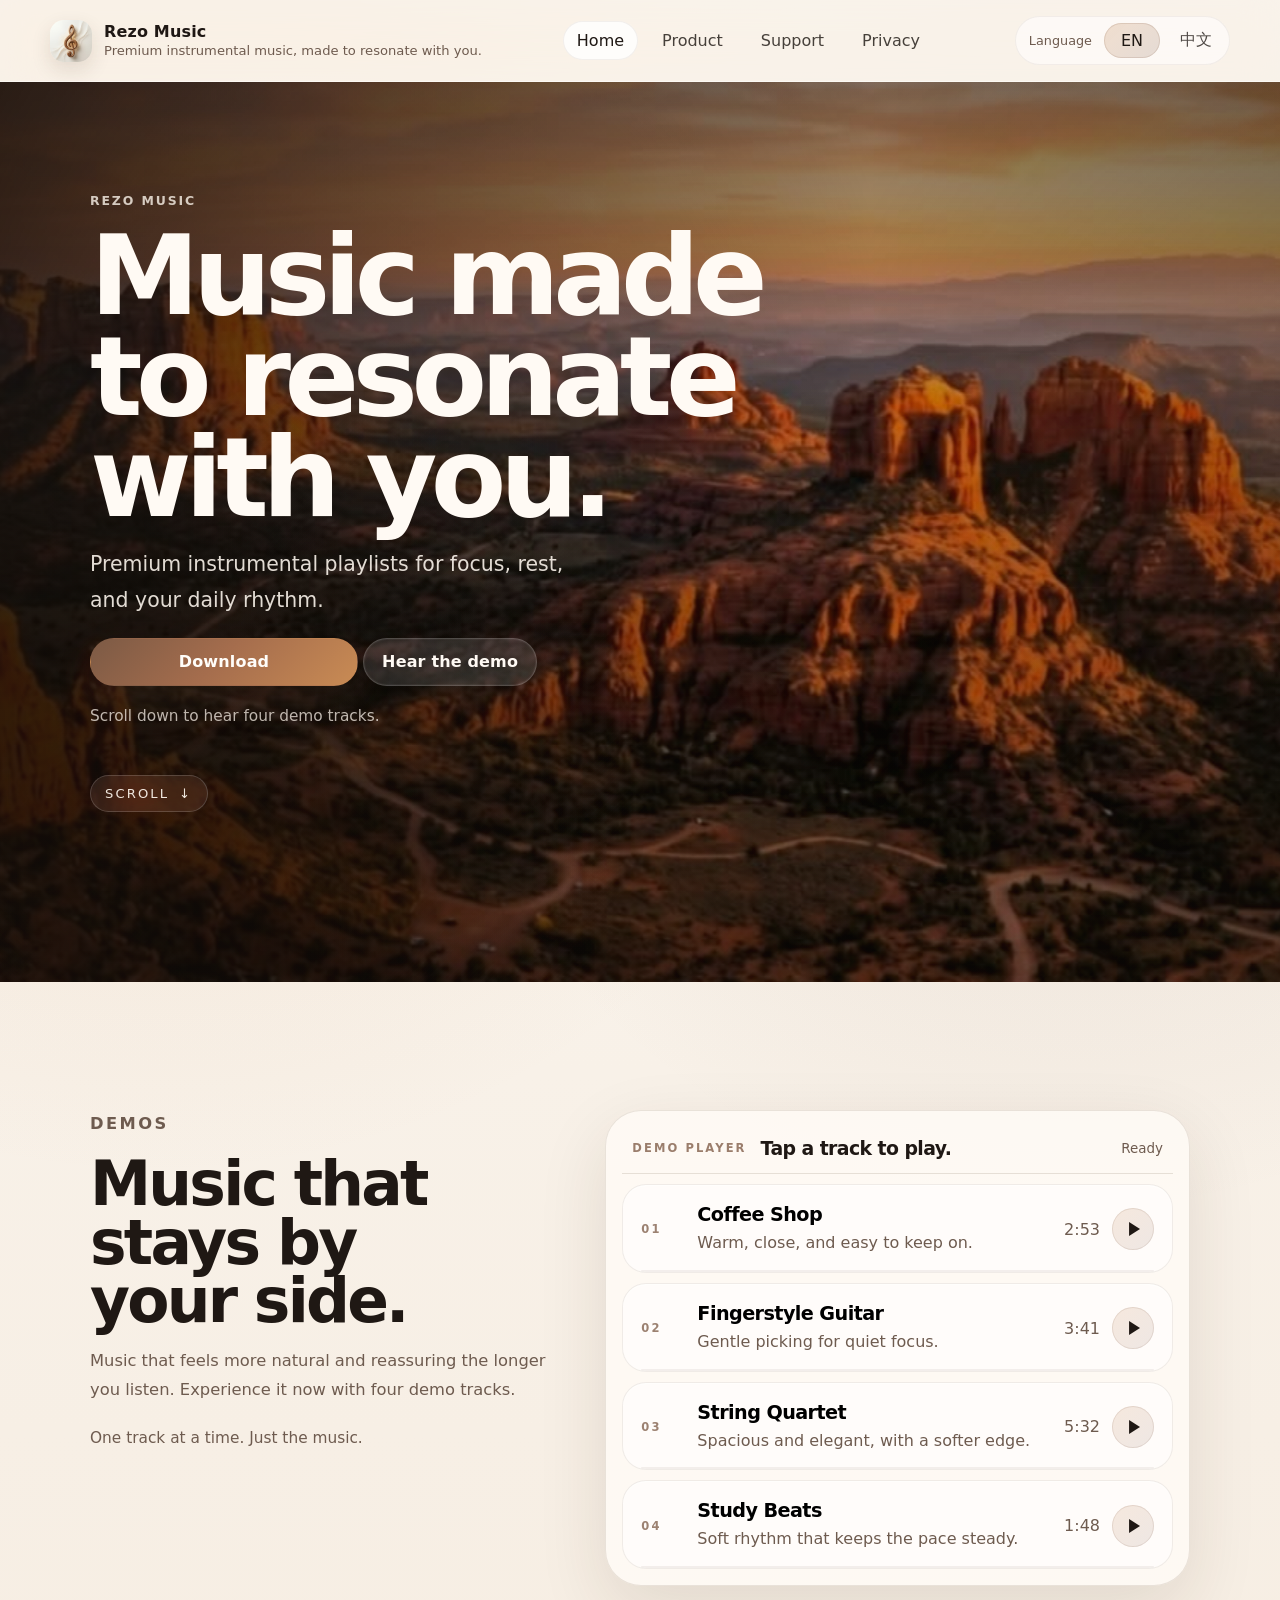
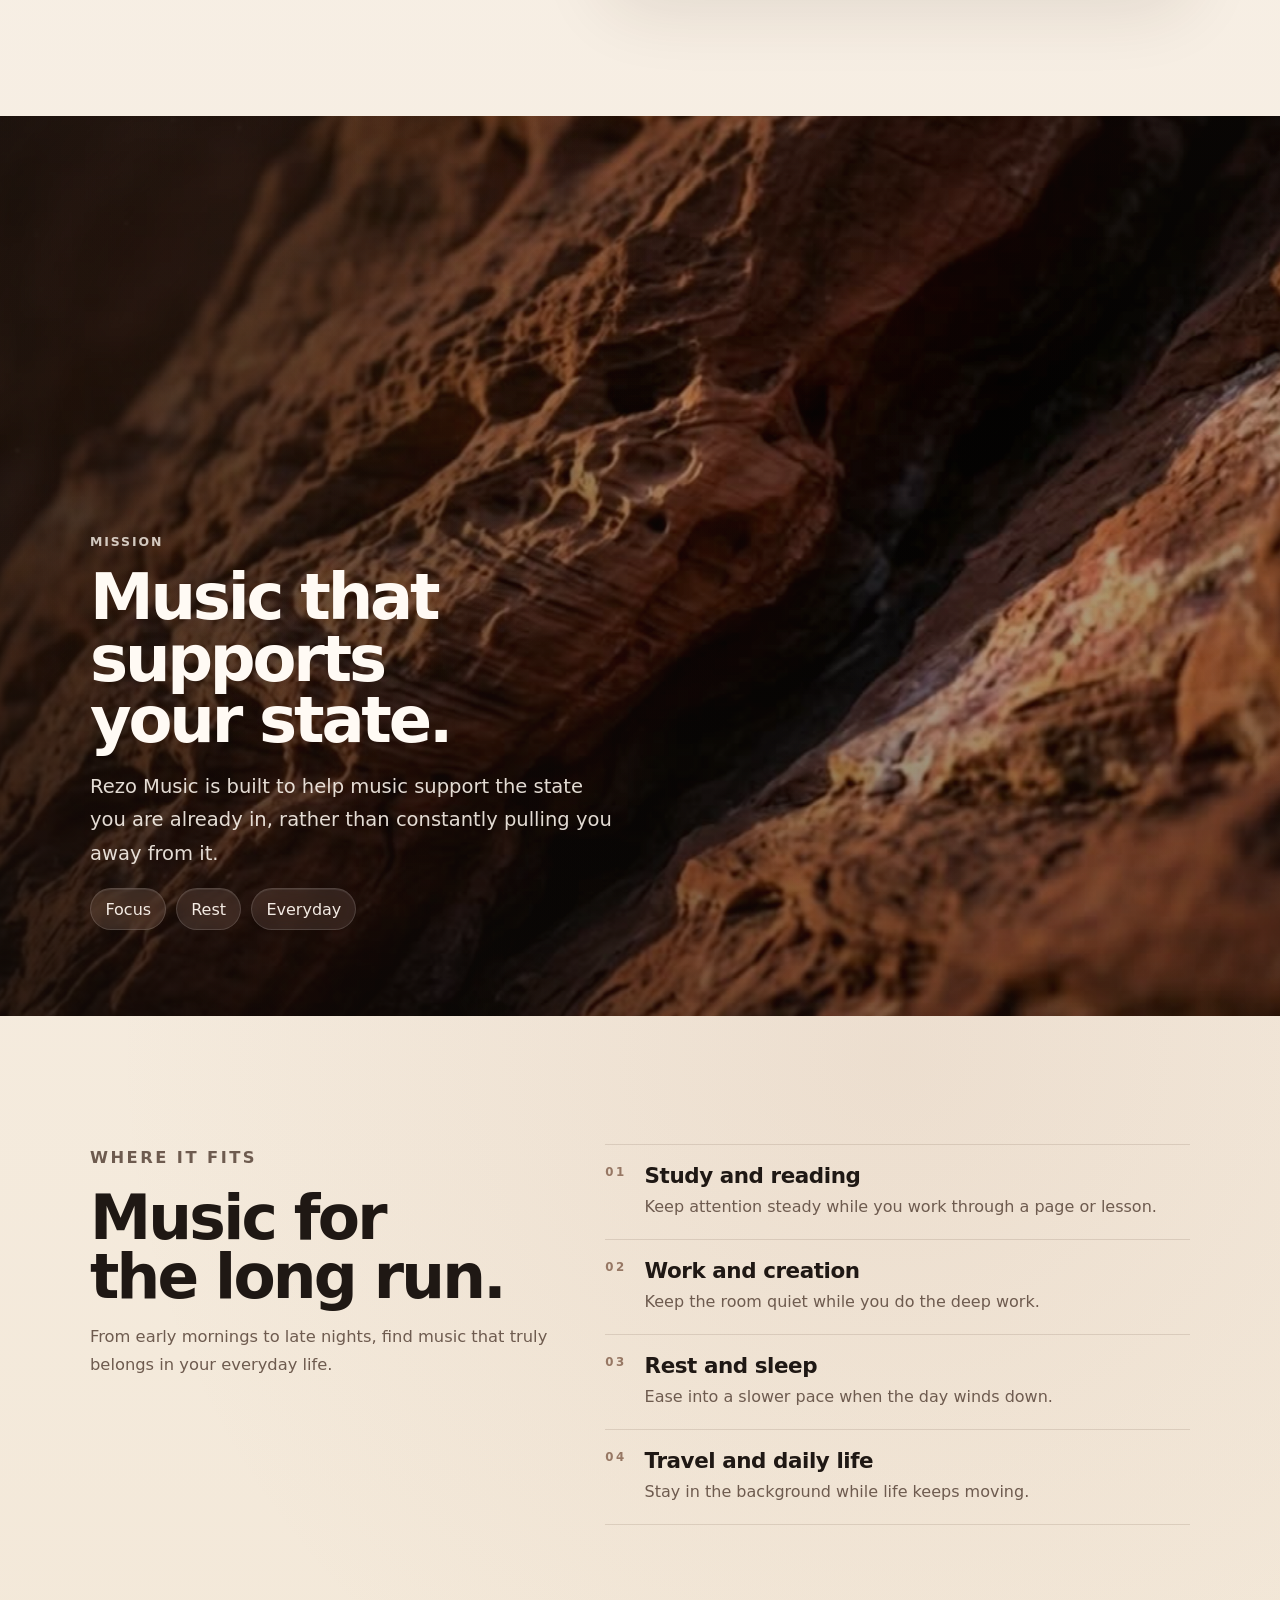
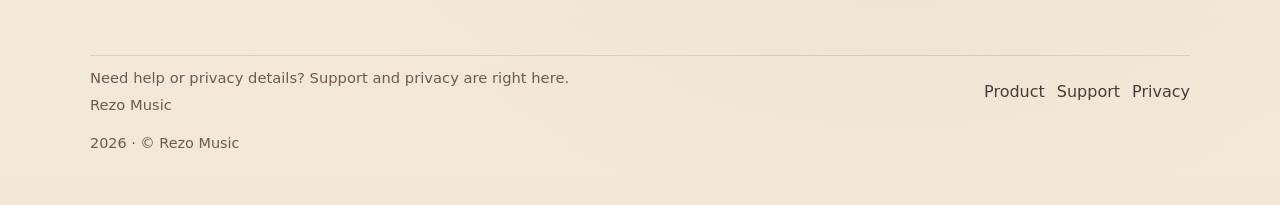
==== commit eb7edfe3: "update webpage" ====
--- a/index.html
+++ b/index.html
@@ -3,14 +3,63 @@
 <head>
   <meta charset="UTF-8">
   <meta name="viewport" content="width=device-width, initial-scale=1.0">
-  <meta name="description" content="Rezo Music home page with immersive video-led sections and playable demo tracks.">
+  <meta name="description" content="Rezo Music is a premium instrumental music app for focus, rest, and daily listening.">
   <meta name="theme-color" content="#f6efe6">
+  <meta name="application-name" content="Rezo Music">
+  <meta name="robots" content="index,follow,max-image-preview:large,max-snippet:-1,max-video-preview:-1">
   <title>Rezo Music</title>
+  <link rel="canonical" href="https://rezo.oaky.ltd/">
+  <meta property="og:site_name" content="Rezo Music">
+  <meta property="og:type" content="website">
+  <meta property="og:title" content="Rezo Music">
+  <meta property="og:description" content="Rezo Music is a premium instrumental music app for focus, rest, and daily listening.">
+  <meta property="og:url" content="https://rezo.oaky.ltd/">
+  <meta property="og:image" content="https://rezo.oaky.ltd/assets/video/home_first_screen_poster.jpg">
+  <meta property="og:image:width" content="1132">
+  <meta property="og:image:height" content="616">
+  <meta name="twitter:card" content="summary_large_image">
+  <meta name="twitter:title" content="Rezo Music">
+  <meta name="twitter:description" content="Rezo Music is a premium instrumental music app for focus, rest, and daily listening.">
+  <meta name="twitter:image" content="https://rezo.oaky.ltd/assets/video/home_first_screen_poster.jpg">
   <link rel="icon" type="image/png" sizes="16x16" href="assets/favicon-16.png">
   <link rel="icon" type="image/png" sizes="32x32" href="assets/favicon-32.png">
   <link rel="apple-touch-icon" sizes="180x180" href="assets/apple-touch-icon.png">
   <link rel="stylesheet" href="assets/site.css">
   <script defer src="assets/site.js"></script>
+  <script type="application/ld+json">
+  {
+    "@context": "https://schema.org",
+    "@graph": [
+      {
+        "@type": "WebSite",
+        "@id": "https://rezo.oaky.ltd/#website",
+        "url": "https://rezo.oaky.ltd/",
+        "name": "Rezo Music",
+        "description": "Rezo Music is a premium instrumental music app for focus, rest, and daily listening.",
+        "inLanguage": "en-US"
+      },
+      {
+        "@type": "Organization",
+        "@id": "https://rezo.oaky.ltd/#organization",
+        "name": "Rezo Music",
+        "url": "https://rezo.oaky.ltd/",
+        "logo": "https://rezo.oaky.ltd/assets/app-icon.png"
+      },
+      {
+        "@type": "SoftwareApplication",
+        "@id": "https://rezo.oaky.ltd/#app",
+        "name": "Rezo Music",
+        "operatingSystem": "iOS",
+        "applicationCategory": "MusicApplication",
+        "url": "https://rezo.oaky.ltd/",
+        "image": "https://rezo.oaky.ltd/assets/video/home_first_screen_poster.jpg",
+        "publisher": {
+          "@id": "https://rezo.oaky.ltd/#organization"
+        }
+      }
+    ]
+  }
+  </script>
 </head>
 <body data-page="index">
   <a class="skip-link" href="#content">Skip to content</a>
@@ -33,10 +82,20 @@
           <a class="site-nav__link" href="privacy.html" data-i18n-key="common.nav.privacy">Privacy</a>
         </nav>
 
-        <div class="lang-toggle" role="group" aria-label="Language">
-          <span class="lang-toggle__label" data-i18n-key="common.lang.label">Language</span>
-          <button class="lang-toggle__button" type="button" data-lang-option="en" aria-pressed="true">EN</button>
-          <button class="lang-toggle__button" type="button" data-lang-option="zh" aria-pressed="false">中文</button>
+        <div class="site-header__tools">
+          <div class="lang-toggle" role="group" aria-label="Language">
+            <span class="lang-toggle__label" data-i18n-key="common.lang.label">Language</span>
+            <button class="lang-toggle__button" type="button" data-lang-option="en" aria-pressed="true">EN</button>
+            <button class="lang-toggle__button" type="button" data-lang-option="zh" aria-pressed="false">中文</button>
+          </div>
+          <button class="site-menu-toggle" type="button" data-site-menu-toggle aria-expanded="false" aria-controls="site-menu-panel">
+            <span class="site-menu-toggle__label" data-i18n-key="common.nav.menu">Menu</span>
+            <span class="site-menu-toggle__icon" aria-hidden="true"></span>
+          </button>
+        </div>
+
+        <div class="site-menu" id="site-menu-panel" data-site-menu hidden>
+          <nav class="site-menu__nav" aria-label="Primary" data-site-menu-nav></nav>
         </div>
       </div>
     </header>
@@ -57,8 +116,19 @@
             <h1 data-i18n-key="pages.index.hero.title">Music made to resonate with you.</h1>
             <p class="home-hero__body" data-i18n-key="pages.index.hero.body">Premium instrumental playlists for focus, rest, and your daily rhythm.</p>
             <div class="home-hero__actions">
-              <a class="button button--primary" href="#demos"><span data-i18n-key="pages.index.hero.primary">Hear the demos</span></a>
-              <a class="button button--secondary" href="product.html"><span data-i18n-key="pages.index.hero.secondary">Open product</span></a>
+              <div class="home-hero__download-stack" data-download-cta>
+                <button class="button button--primary home-hero__download-button" type="button" data-download-toggle aria-expanded="false" aria-controls="download-qr-popover">
+                  <span data-i18n-key="pages.index.hero.primary">Download</span>
+                </button>
+                <div class="home-hero__download-popover" id="download-qr-popover" data-download-popover hidden aria-hidden="true">
+                  <button class="home-hero__download-close" type="button" data-download-close>
+                    <span data-i18n-key="pages.index.download.close">Close</span>
+                  </button>
+                  <img class="home-hero__download-qr" src="assets/qr_code/ios_app_store_qr_code.png" alt="QR code to download Rezo Music on iPhone">
+                  <p class="home-hero__download-caption" data-i18n-key="pages.index.download.caption">Scan with your iPhone camera to download the app.</p>
+                </div>
+              </div>
+              <a class="button button--secondary" href="#demos"><span data-i18n-key="pages.index.hero.secondary">Hear the demo</span></a>
             </div>
             <p class="home-hero__hint" data-i18n-key="pages.index.hero.hint">Scroll down to hear four demo tracks.</p>
           </div>
--- a/assets/site.css
+++ b/assets/site.css
@@ -170,12 +170,160 @@
   line-height: 1.2;
 }
 
+@media (max-width: 1149.98px) {
+  .site-header__inner .site-nav {
+    display: none;
+  }
+
+  .site-header__tools .site-menu-toggle {
+    display: inline-flex;
+  }
+}
+
+.site-header__tools {
+  grid-column: 3;
+  display: inline-flex;
+  align-items: center;
+  justify-self: end;
+  gap: 6px;
+  min-width: 0;
+}
+
+.site-menu-toggle {
+  display: none;
+  position: relative;
+  align-items: center;
+  justify-content: center;
+  min-height: 38px;
+  padding: 0 10px;
+  min-width: 38px;
+  border-radius: 999px;
+  background: rgba(255, 255, 255, 0.62);
+  color: var(--text);
+  box-shadow: inset 0 0 0 1px rgba(108, 82, 62, 0.1);
+  transition: transform 160ms var(--ease-out), background-color 160ms var(--ease-out), box-shadow 160ms var(--ease-out);
+}
+
+.site-menu-toggle:hover,
+.site-menu-toggle:focus-visible,
+.site-menu-toggle[aria-expanded="true"] {
+  transform: translateY(-1px);
+  background: rgba(255, 255, 255, 0.78);
+  box-shadow: inset 0 0 0 1px rgba(108, 82, 62, 0.14);
+}
+
+.site-menu-toggle__label {
+  position: absolute;
+  width: 1px;
+  height: 1px;
+  padding: 0;
+  margin: -1px;
+  overflow: hidden;
+  clip: rect(0, 0, 0, 0);
+  clip-path: inset(50%);
+  white-space: nowrap;
+  border: 0;
+}
+
+.site-menu-toggle__icon {
+  position: relative;
+  width: 16px;
+  height: 12px;
+  flex: 0 0 auto;
+}
+
+.site-menu-toggle__icon::before {
+  content: "";
+  position: absolute;
+  inset: 0;
+  background:
+    linear-gradient(currentColor, currentColor) 0 0 / 100% 2px no-repeat,
+    linear-gradient(currentColor, currentColor) 0 50% / 100% 2px no-repeat,
+    linear-gradient(currentColor, currentColor) 0 100% / 100% 2px no-repeat;
+  opacity: 0.82;
+}
+
+.site-menu {
+  position: absolute;
+  top: calc(100% + 12px);
+  right: 0;
+  z-index: 60;
+  display: none;
+  min-width: min(320px, calc(100vw - 24px));
+  padding: 12px;
+  border-radius: 24px;
+  border: 1px solid rgba(108, 82, 62, 0.14);
+  background: rgba(255, 252, 247, 0.94);
+  box-shadow: var(--shadow);
+  backdrop-filter: blur(18px) saturate(170%);
+  -webkit-backdrop-filter: blur(18px) saturate(170%);
+}
+
+.site-menu:not([hidden]) {
+  display: block;
+}
+
+.site-menu__nav {
+  display: grid;
+  gap: 8px;
+}
+
+.site-menu__nav .site-nav__link {
+  display: flex;
+  width: 100%;
+  justify-content: flex-start;
+  align-items: center;
+  min-height: 46px;
+  padding: 0 14px;
+  border-radius: 16px;
+  background: rgba(255, 255, 255, 0.68);
+}
+
+@media (max-width: 960px) {
+  .site-header__inner {
+    gap: 12px;
+  }
+
+  .brand__sub {
+    white-space: normal;
+    overflow-wrap: normal;
+    display: -webkit-box;
+    -webkit-box-orient: vertical;
+    -webkit-line-clamp: 2;
+    overflow: hidden;
+    max-width: 26ch;
+  }
+
+  .lang-toggle {
+    gap: 6px;
+    padding: 4px;
+  }
+
+  .lang-toggle__label {
+    padding-inline: 6px 2px;
+    font-size: 0.72rem;
+  }
+
+  .lang-toggle__button {
+    min-width: 46px;
+    padding: 7px 9px;
+    font-size: 0.78rem;
+  }
+
+  .site-menu__nav .site-nav__link {
+    font-size: 0.94rem;
+  }
+}
+
 .site-nav {
+  grid-column: 2;
   display: flex;
   align-items: center;
   justify-content: center;
-  flex-wrap: wrap;
+  flex-wrap: nowrap;
   gap: 10px;
+  min-width: 0;
+  overflow: hidden;
 }
 
 .site-nav__link {
@@ -456,7 +604,76 @@
 }
 
 body[data-page="index"] .home-hero__actions {
+  align-items: flex-start;
   margin-top: 2px;
+}
+
+body[data-page="index"] .home-hero__download-stack {
+  position: relative;
+  display: inline-flex;
+  width: min(268px, calc(100vw - 32px));
+  align-items: flex-start;
+  justify-content: flex-start;
+  flex: 0 0 auto;
+  z-index: 2;
+}
+
+body[data-page="index"] .home-hero__download-button {
+  width: 100%;
+}
+
+body[data-page="index"] .home-hero__download-popover {
+  position: absolute;
+  left: 0;
+  bottom: 100%;
+  z-index: 3;
+  display: grid;
+  gap: 12px;
+  width: 100%;
+  padding: 14px;
+  border-radius: 24px 24px 20px 20px;
+  background: rgba(255, 252, 247, 0.96);
+  border: 1px solid rgba(108, 82, 62, 0.14);
+  box-shadow: var(--shadow-soft);
+}
+
+body[data-page="index"] .home-hero__download-popover[hidden] {
+  display: none !important;
+}
+
+body[data-page="index"] .home-hero__download-close {
+  justify-self: end;
+  min-height: 30px;
+  padding: 0 10px;
+  border-radius: 999px;
+  background: rgba(122, 86, 65, 0.08);
+  color: var(--muted);
+  font-size: 0.68rem;
+  font-weight: 700;
+  letter-spacing: 0.16em;
+  text-transform: uppercase;
+  transition: background-color 160ms var(--ease-out), color 160ms var(--ease-out), transform 160ms var(--ease-out);
+}
+
+body[data-page="index"] .home-hero__download-close:hover,
+body[data-page="index"] .home-hero__download-close:focus-visible {
+  transform: translateY(-1px);
+  background: rgba(122, 86, 65, 0.14);
+  color: var(--text);
+}
+
+body[data-page="index"] .home-hero__download-qr {
+  width: min(100%, 214px);
+  justify-self: center;
+  aspect-ratio: 1;
+}
+
+body[data-page="index"] .home-hero__download-caption {
+  margin: 0;
+  color: var(--muted);
+  text-align: center;
+  font-size: 0.84rem;
+  line-height: 1.5;
 }
 
 body[data-page="index"] .home-hero__hint {
@@ -1986,26 +2203,21 @@
 
 @media (max-width: 720px) {
   .site-header__inner {
-    grid-template-columns: minmax(0, 1fr) auto;
-    grid-template-areas:
-      "brand lang"
-      "nav nav";
-    gap: 14px 10px;
+    gap: 8px 8px;
     min-height: auto;
-    padding: 14px 0 12px;
+    padding: 10px 0 8px;
     align-items: start;
   }
 
   .brand {
-    grid-area: brand;
-    align-items: flex-start;
+    align-items: center;
     max-width: 100%;
   }
 
   .brand__mark {
-    width: 38px;
-    height: 38px;
-    border-radius: 12px;
+    width: 34px;
+    height: 34px;
+    border-radius: 10px;
   }
 
   .brand__text {
@@ -2013,25 +2225,55 @@
     max-width: 100%;
   }
 
+  .site-nav {
+    justify-content: flex-start;
+    gap: 4px;
+  }
+
+  .site-nav__link {
+    padding: 8px 10px;
+    font-size: 0.9rem;
+  }
+
+  .site-header__tools {
+    align-items: flex-start;
+    gap: 4px;
+  }
+
+  .lang-toggle {
+    gap: 4px;
+    padding: 3px;
+  }
+
+  .lang-toggle__label {
+    display: none;
+  }
+
+  .lang-toggle__button {
+    min-width: 40px;
+    padding: 6px 8px;
+    font-size: 0.74rem;
+  }
+
+  .site-menu-toggle {
+    min-height: 34px;
+    padding: 0 9px;
+  }
+
+  .site-menu {
+    top: calc(100% + 8px);
+    min-width: min(260px, calc(100vw - 20px));
+    padding: 10px;
+  }
+
+  .site-menu__nav .site-nav__link {
+    min-height: 42px;
+    padding: 0 12px;
+    font-size: 0.9rem;
+  }
+
   .brand__sub {
-    white-space: normal;
-    max-width: 100%;
-  }
-
-  .site-nav {
-    grid-area: nav;
-    justify-content: flex-start;
-    overflow-x: auto;
-    padding-bottom: 4px;
-    scrollbar-width: none;
-  }
-
-  .site-nav::-webkit-scrollbar {
     display: none;
-  }
-
-  .lang-toggle {
-    grid-area: lang;
   }
 
   .hero h1 {
@@ -2067,6 +2309,39 @@
   body[data-page="index"] .home-hero__body,
   body[data-page="index"] .home-mission__body {
     font-size: 1rem;
+  }
+
+  body[data-page="index"] .home-hero__actions {
+    gap: 8px;
+  }
+
+  body[data-page="index"] .home-hero__download-popover {
+    padding: 12px;
+    gap: 10px;
+    width: min(236px, calc(100vw - 24px));
+  }
+
+  body[data-page="index"] .home-hero__download-stack {
+    width: auto;
+  }
+
+  body[data-page="index"] .home-hero__download-button {
+    width: auto;
+    padding-inline: 14px;
+  }
+
+  body[data-page="index"] .home-hero__download-close {
+    min-height: 28px;
+    padding: 0 8px;
+    font-size: 0.64rem;
+  }
+
+  body[data-page="index"] .home-hero__download-qr {
+    width: min(100%, 202px);
+  }
+
+  body[data-page="index"] .home-hero__download-caption {
+    font-size: 0.8rem;
   }
 
   body[data-page="index"] .home-demos,
